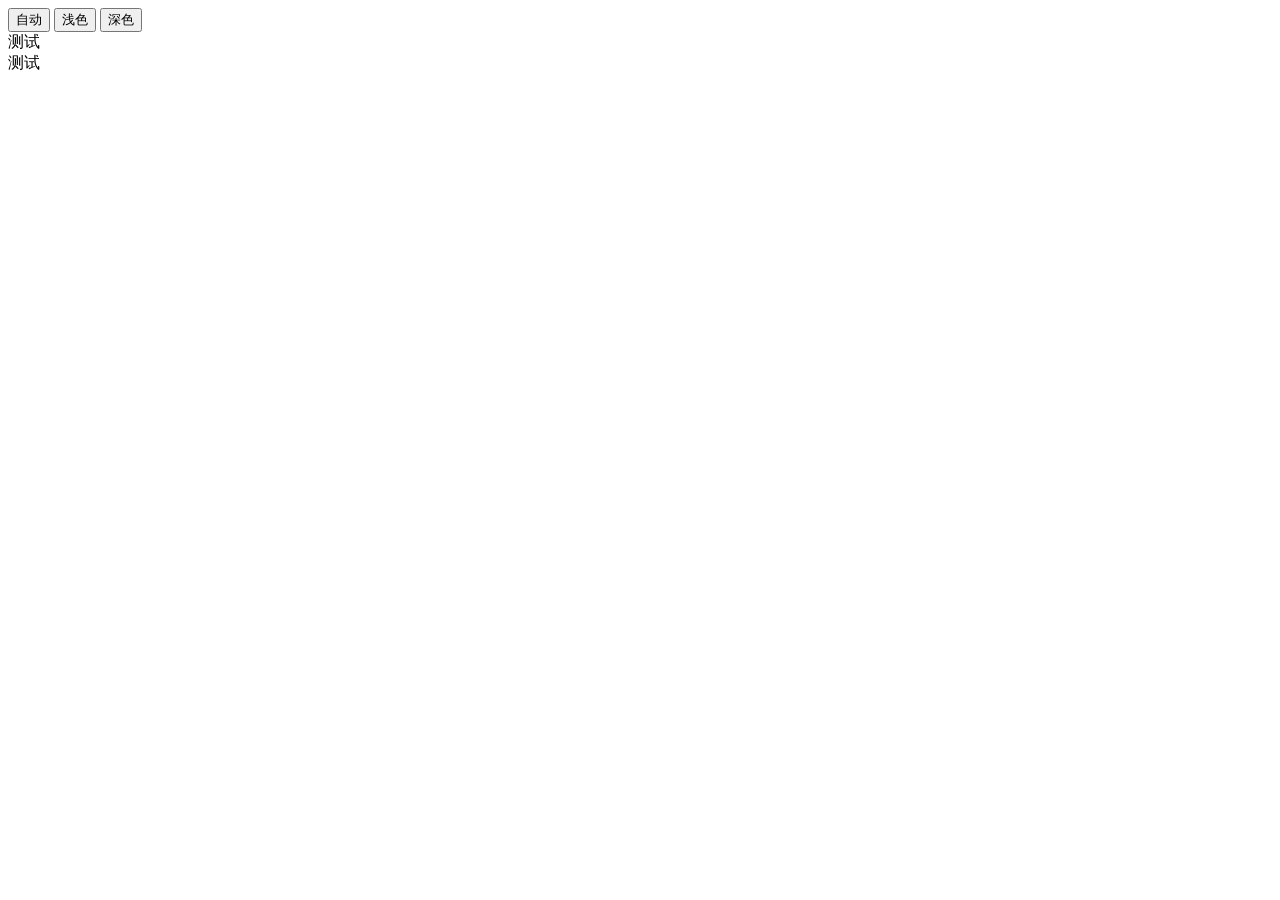
==== index.html @ 7b59f4ef "init" ====
<!DOCTYPE html>
<html lang="zh-CN">

<head>
    <meta charset="UTF-8">
    <meta name="viewport" content="width=device-width, initial-scale=1.0">
    <title>HTML颜色架构示例</title>
    <link rel="stylesheet" href="css/style.css">
</head>

<body>
    <div id="theme-selector">
        <button onclick="setTheme('auto')">自动</button>
        <button onclick="setTheme('light')">浅色</button>
        <button onclick="setTheme('dark')">深色</button>
    </div>
    <div>
        <div>测试</div>
        <div class="test">测试</div>
    </div>
    <script src="js/main.js"></script>
</body>

</html>
---- css/style.css ----
:root {
    --bg-color: #ffffff;
    --text-color: #000000;
}

[data-theme="light"] {
    --bg-color: #ffffff;
    --text-color: #000000;
}

[data-theme="dark"] {
    --bg-color: #000000;
    --text-color: #ffffff;
}

body {
    background-color: var(--bg-color);
    color: var(--text-color);
    transition: background-color 0.3s, color 0.3s;
}
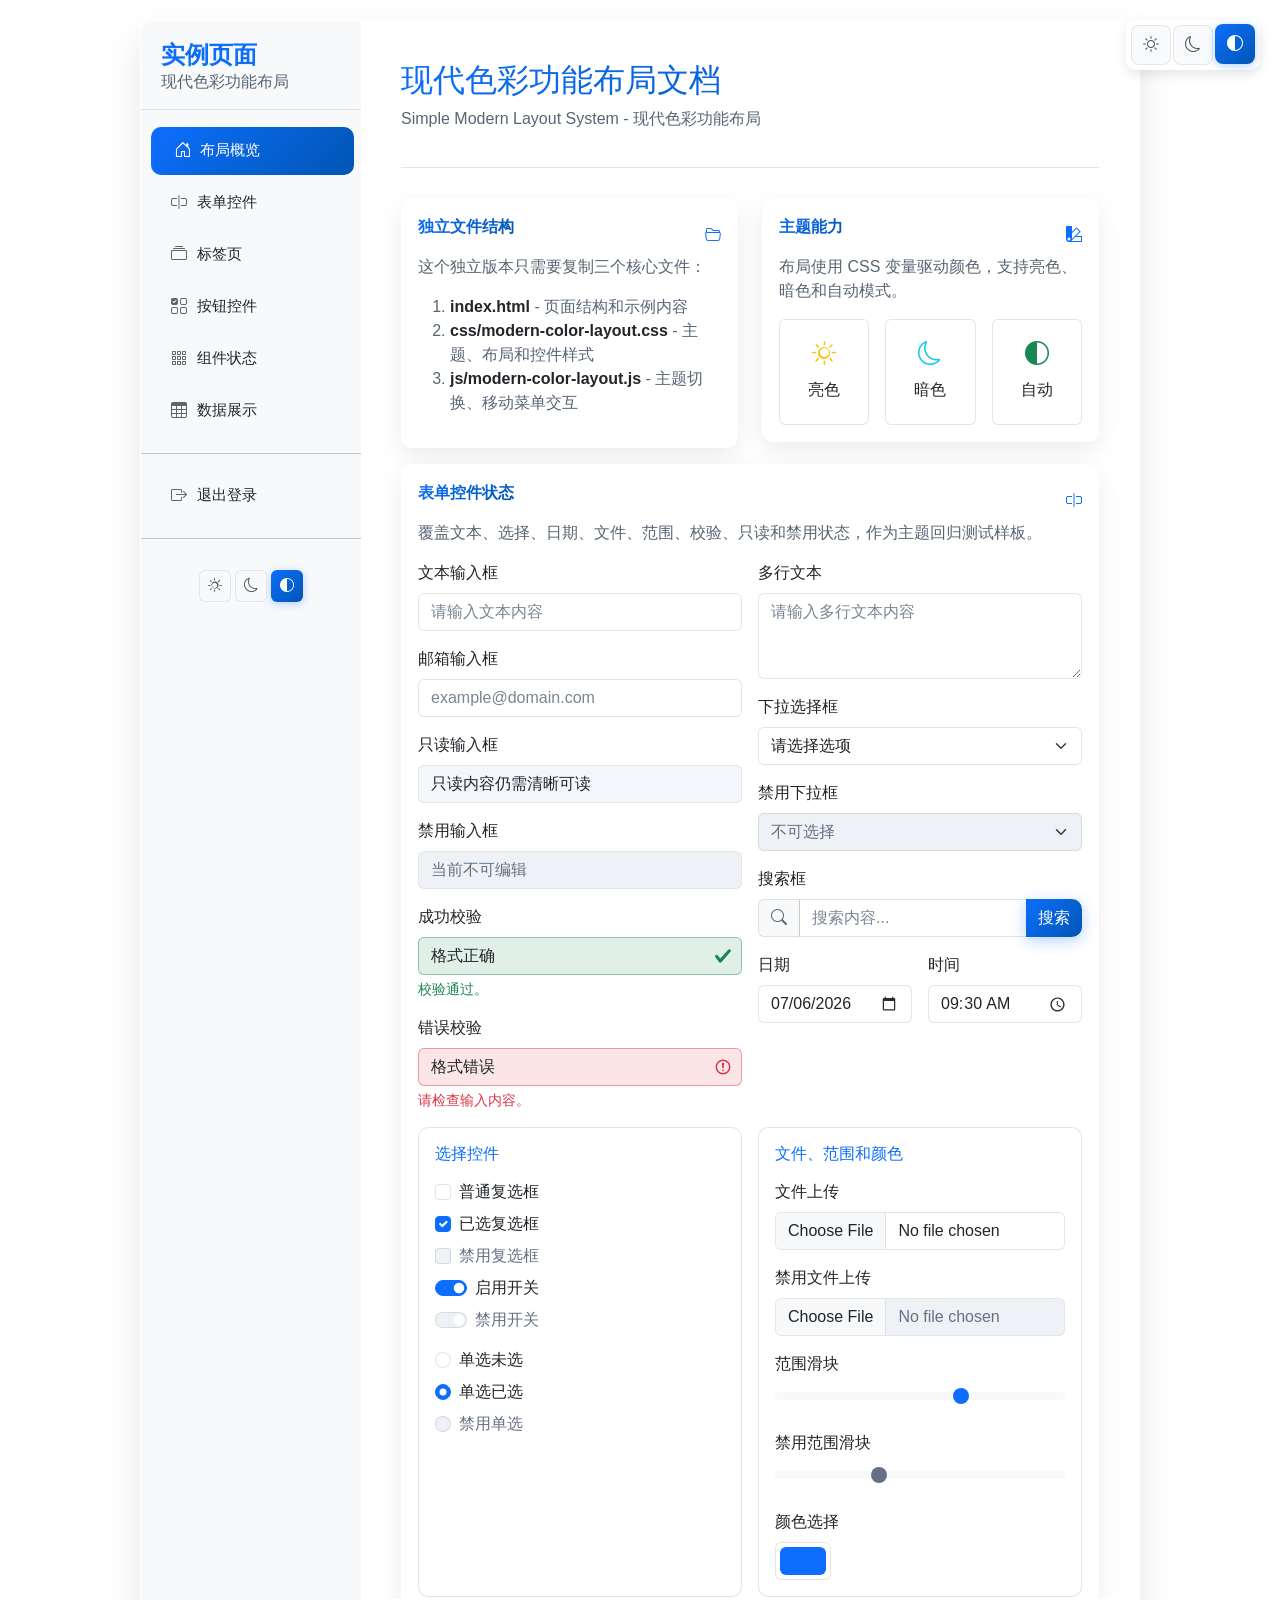
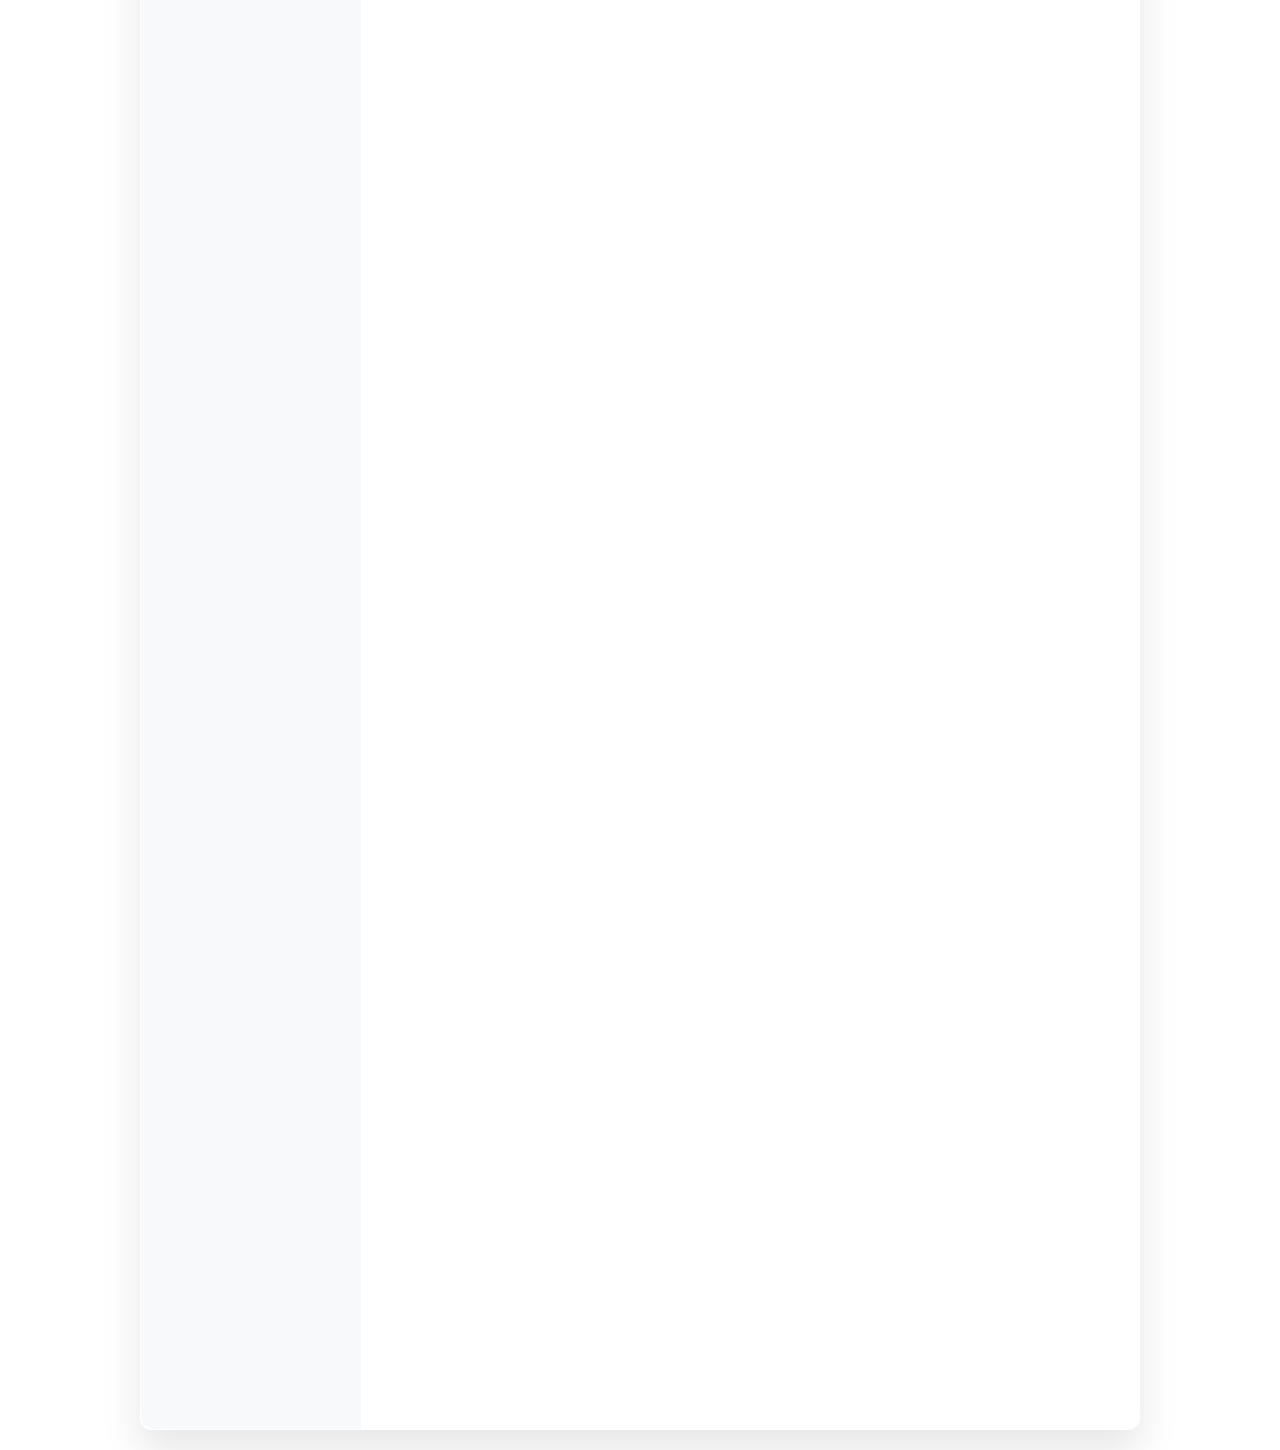
==== commit 0a764f2a: "add Simple Modern Layout System." ====
--- a/index.html
+++ b/index.html
@@ -1,24 +1,482 @@
-<!DOCTYPE html>
+﻿<!doctype html>
 <html lang="zh-CN">
-
 <head>
-    <meta charset="UTF-8">
+    <meta charset="utf-8">
     <meta name="viewport" content="width=device-width, initial-scale=1.0">
-    <title>HTML颜色架构示例</title>
-    <link rel="stylesheet" href="css/style.css">
+    <title>Modern Color Layout Demo</title>
+    <link href="https://cdn.jsdelivr.net/npm/bootstrap@5.3.3/dist/css/bootstrap.min.css" rel="stylesheet">
+    <link href="https://cdn.jsdelivr.net/npm/bootstrap-icons@1.11.3/font/bootstrap-icons.min.css" rel="stylesheet">
+    <link href="css/modern-color-layout.css?v=9" rel="stylesheet">
 </head>
-
 <body>
-    <div id="theme-selector">
-        <button onclick="setTheme('auto')">自动</button>
-        <button onclick="setTheme('light')">浅色</button>
-        <button onclick="setTheme('dark')">深色</button>
+    <div id="content">
+        <div class="theme-toggle-group">
+            <button class="theme-btn" data-theme="light" title="亮色模式" type="button">
+                <i class="bi bi-sun"></i>
+            </button>
+            <button class="theme-btn" data-theme="dark" title="暗色模式" type="button">
+                <i class="bi bi-moon"></i>
+            </button>
+            <button class="theme-btn" data-theme="auto" title="自动模式" type="button">
+                <i class="bi bi-circle-half"></i>
+            </button>
+        </div>
+
+        <button id="toggle-menu" class="btn btn-primary" type="button" aria-label="打开菜单">
+            <i class="bi bi-list"></i>
+        </button>
+
+        <div class="content-wrapper">
+            <nav id="menu" aria-label="主菜单">
+                <div class="menu-header">
+                    <h3>实例页面</h3>
+                    <div class="text-secondary">现代色彩功能布局</div>
+                </div>
+                <a href="#overview" class="menu-item active">
+                    <i class="bi bi-house-door"></i>布局概览
+                </a>
+                <a href="#forms" class="menu-item">
+                    <i class="bi bi-input-cursor"></i>表单控件
+                </a>
+                <a href="#tabs" class="menu-item">
+                    <i class="bi bi-collection"></i>标签页
+                </a>
+                <a href="#buttons" class="menu-item">
+                    <i class="bi bi-ui-checks-grid"></i>按钮控件
+                </a>
+                <a href="#components" class="menu-item">
+                    <i class="bi bi-grid-3x3-gap"></i>组件状态
+                </a>
+                <a href="#data" class="menu-item">
+                    <i class="bi bi-table"></i>数据展示
+                </a>
+                <hr>
+                <a href="javascript:void(0);" class="menu-item">
+                    <i class="bi bi-box-arrow-right"></i>退出登录
+                </a>
+                <hr>
+                <div class="theme-menu-buttons">
+                    <button class="theme-menu-btn" data-theme="light" title="亮色模式" type="button">
+                        <i class="bi bi-sun"></i>
+                    </button>
+                    <button class="theme-menu-btn" data-theme="dark" title="暗色模式" type="button">
+                        <i class="bi bi-moon"></i>
+                    </button>
+                    <button class="theme-menu-btn" data-theme="auto" title="自动模式" type="button">
+                        <i class="bi bi-circle-half"></i>
+                    </button>
+                </div>
+            </nav>
+
+            <main class="content-main">
+                <header id="overview" class="content-header">
+                    <h1>现代色彩功能布局文档</h1>
+                    <p class="text-secondary mt-2">Simple Modern Layout System - 现代色彩功能布局</p>
+                </header>
+
+                <section class="row">
+                    <div class="col-md-6 pb-3">
+                        <div class="card p-3" style="--animation-order: 1;">
+                            <div class="d-flex justify-content-between align-items-center">
+                                <div class="mb-3 b text-gradient">独立文件结构</div>
+                                <i class="bi bi-folder2-open text-primary"></i>
+                            </div>
+                            <p class="text-secondary">这个独立版本只需要复制三个核心文件：</p>
+                            <ol class="text-secondary">
+                                <li><strong>index.html</strong> - 页面结构和示例内容</li>
+                                <li><strong>css/modern-color-layout.css</strong> - 主题、布局和控件样式</li>
+                                <li><strong>js/modern-color-layout.js</strong> - 主题切换、移动菜单交互</li>
+                            </ol>
+                        </div>
+                    </div>
+
+                    <div class="col-md-6 pb-3">
+                        <div class="card p-3" style="--animation-order: 2;">
+                            <div class="d-flex justify-content-between align-items-center">
+                                <div class="mb-3 b text-gradient">主题能力</div>
+                                <i class="bi bi-palette2 text-primary"></i>
+                            </div>
+                            <p class="text-secondary">布局使用 CSS 变量驱动颜色，支持亮色、暗色和自动模式。</p>
+                            <div class="row g-3">
+                                <div class="col-4">
+                                    <div class="text-center p-3 border rounded">
+                                        <i class="bi bi-sun text-warning" style="font-size: 1.5rem;"></i>
+                                        <h6 class="mt-2">亮色</h6>
+                                    </div>
+                                </div>
+                                <div class="col-4">
+                                    <div class="text-center p-3 border rounded">
+                                        <i class="bi bi-moon text-info" style="font-size: 1.5rem;"></i>
+                                        <h6 class="mt-2">暗色</h6>
+                                    </div>
+                                </div>
+                                <div class="col-4">
+                                    <div class="text-center p-3 border rounded">
+                                        <i class="bi bi-circle-half text-success" style="font-size: 1.5rem;"></i>
+                                        <h6 class="mt-2">自动</h6>
+                                    </div>
+                                </div>
+                            </div>
+                        </div>
+                    </div>
+                </section>
+
+                <section id="forms" class="pb-3">
+                    <div class="card p-3" style="--animation-order: 3;">
+                        <div class="d-flex justify-content-between align-items-center">
+                            <div class="mb-3 b text-gradient">表单控件状态</div>
+                            <i class="bi bi-input-cursor text-primary"></i>
+                        </div>
+                        <p class="text-secondary">覆盖文本、选择、日期、文件、范围、校验、只读和禁用状态，作为主题回归测试样板。</p>
+                        <div class="row g-3">
+                            <div class="col-lg-6">
+                                <div class="mb-3">
+                                    <label for="textInput" class="form-label">文本输入框</label>
+                                    <input type="text" class="form-control" id="textInput" placeholder="请输入文本内容">
+                                </div>
+                                <div class="mb-3">
+                                    <label for="emailInput" class="form-label">邮箱输入框</label>
+                                    <input type="email" class="form-control" id="emailInput" placeholder="example@domain.com">
+                                </div>
+                                <div class="mb-3">
+                                    <label for="readonlyInput" class="form-label">只读输入框</label>
+                                    <input type="text" class="form-control" id="readonlyInput" value="只读内容仍需清晰可读" readonly>
+                                </div>
+                                <div class="mb-3">
+                                    <label for="disabledInput" class="form-label">禁用输入框</label>
+                                    <input type="text" class="form-control" id="disabledInput" value="当前不可编辑" disabled>
+                                </div>
+                                <div class="mb-3">
+                                    <label for="validInput" class="form-label">成功校验</label>
+                                    <input type="text" class="form-control is-valid" id="validInput" value="格式正确">
+                                    <div class="valid-feedback">校验通过。</div>
+                                </div>
+                                <div>
+                                    <label for="invalidInput" class="form-label">错误校验</label>
+                                    <input type="text" class="form-control is-invalid" id="invalidInput" value="格式错误">
+                                    <div class="invalid-feedback">请检查输入内容。</div>
+                                </div>
+                            </div>
+                            <div class="col-lg-6">
+                                <div class="mb-3">
+                                    <label for="textareaInput" class="form-label">多行文本</label>
+                                    <textarea class="form-control" id="textareaInput" rows="3" placeholder="请输入多行文本内容"></textarea>
+                                </div>
+                                <div class="mb-3">
+                                    <label for="selectInput" class="form-label">下拉选择框</label>
+                                    <select class="form-select" id="selectInput">
+                                        <option value="">请选择选项</option>
+                                        <option value="1">选项一</option>
+                                        <option value="2">选项二</option>
+                                        <option value="3">选项三</option>
+                                    </select>
+                                </div>
+                                <div class="mb-3">
+                                    <label for="selectDisabled" class="form-label">禁用下拉框</label>
+                                    <select class="form-select" id="selectDisabled" disabled>
+                                        <option>不可选择</option>
+                                    </select>
+                                </div>
+                                <div class="mb-3">
+                                    <label class="form-label">搜索框</label>
+                                    <div class="input-group">
+                                        <span class="input-group-text"><i class="bi bi-search"></i></span>
+                                        <input type="text" class="form-control" placeholder="搜索内容...">
+                                        <button class="btn btn-primary" type="button">
+                                            搜索
+                                        </button>
+                                    </div>
+                                </div>
+                                <div class="row g-3">
+                                    <div class="col-sm-6">
+                                        <label for="dateInput" class="form-label">日期</label>
+                                        <input type="date" class="form-control" id="dateInput" value="2026-07-06">
+                                    </div>
+                                    <div class="col-sm-6">
+                                        <label for="timeInput" class="form-label">时间</label>
+                                        <input type="time" class="form-control" id="timeInput" value="09:30">
+                                    </div>
+                                </div>
+                            </div>
+                            <div class="col-lg-6">
+                                <div class="control-panel h-100">
+                                    <h6 class="text-primary mb-3">选择控件</h6>
+                                    <div class="form-check mb-2">
+                                        <input class="form-check-input" type="checkbox" id="checkboxDefault">
+                                        <label class="form-check-label" for="checkboxDefault">普通复选框</label>
+                                    </div>
+                                    <div class="form-check mb-2">
+                                        <input class="form-check-input" type="checkbox" id="checkboxChecked" checked>
+                                        <label class="form-check-label" for="checkboxChecked">已选复选框</label>
+                                    </div>
+                                    <div class="form-check mb-2">
+                                        <input class="form-check-input" type="checkbox" id="checkboxDisabled" disabled>
+                                        <label class="form-check-label" for="checkboxDisabled">禁用复选框</label>
+                                    </div>
+                                    <div class="form-check form-switch mb-2">
+                                        <input class="form-check-input" type="checkbox" id="switch1" checked>
+                                        <label class="form-check-label" for="switch1">启用开关</label>
+                                    </div>
+                                    <div class="form-check form-switch mb-3">
+                                        <input class="form-check-input" type="checkbox" id="switchDisabled" checked disabled>
+                                        <label class="form-check-label" for="switchDisabled">禁用开关</label>
+                                    </div>
+                                    <div class="form-check mb-2">
+                                        <input class="form-check-input" type="radio" name="radioDemo" id="radioDefault">
+                                        <label class="form-check-label" for="radioDefault">单选未选</label>
+                                    </div>
+                                    <div class="form-check mb-2">
+                                        <input class="form-check-input" type="radio" name="radioDemo" id="radioChecked" checked>
+                                        <label class="form-check-label" for="radioChecked">单选已选</label>
+                                    </div>
+                                    <div class="form-check">
+                                        <input class="form-check-input" type="radio" name="radioDisabled" id="radioDisabled" disabled>
+                                        <label class="form-check-label" for="radioDisabled">禁用单选</label>
+                                    </div>
+                                </div>
+                            </div>
+                            <div class="col-lg-6">
+                                <div class="control-panel h-100">
+                                    <h6 class="text-primary mb-3">文件、范围和颜色</h6>
+                                    <div class="mb-3">
+                                        <label for="fileInput" class="form-label">文件上传</label>
+                                        <input class="form-control" type="file" id="fileInput">
+                                    </div>
+                                    <div class="mb-3">
+                                        <label for="fileDisabled" class="form-label">禁用文件上传</label>
+                                        <input class="form-control" type="file" id="fileDisabled" disabled>
+                                    </div>
+                                    <div class="mb-3">
+                                        <label for="rangeInput" class="form-label">范围滑块</label>
+                                        <input type="range" class="form-range" id="rangeInput" min="0" max="100" value="65">
+                                    </div>
+                                    <div class="mb-3">
+                                        <label for="rangeDisabled" class="form-label">禁用范围滑块</label>
+                                        <input type="range" class="form-range" id="rangeDisabled" min="0" max="100" value="35" disabled>
+                                    </div>
+                                    <label for="colorInput" class="form-label">颜色选择</label>
+                                    <input type="color" class="form-control form-control-color" id="colorInput" value="#0d6efd" title="选择颜色">
+                                </div>
+                            </div>
+                        </div>
+                    </div>
+                </section>
+
+                <section id="tabs" class="pb-3">
+                    <div class="card p-3" style="--animation-order: 4;">
+                        <div class="d-flex justify-content-between align-items-center">
+                            <div class="mb-3 b text-gradient">标签页演示</div>
+                            <i class="bi bi-collection text-primary"></i>
+                        </div>
+                        <ul class="nav nav-tabs" id="demoTabs" role="tablist">
+                            <li class="nav-item" role="presentation">
+                                <button class="nav-link active" data-bs-toggle="tab" data-bs-target="#tab-home" type="button" role="tab">
+                                    <i class="bi bi-house-door me-2"></i>首页
+                                </button>
+                            </li>
+                            <li class="nav-item" role="presentation">
+                                <button class="nav-link" data-bs-toggle="tab" data-bs-target="#tab-settings" type="button" role="tab">
+                                    <i class="bi bi-gear me-2"></i>设置
+                                </button>
+                            </li>
+                            <li class="nav-item" role="presentation">
+                                <button class="nav-link" data-bs-toggle="tab" data-bs-target="#tab-about" type="button" role="tab">
+                                    <i class="bi bi-info-circle me-2"></i>关于
+                                </button>
+                            </li>
+                            <li class="nav-item" role="presentation">
+                                <button class="nav-link" data-bs-toggle="tab" data-bs-target="#tab-disabled" type="button" role="tab" disabled>
+                                    <i class="bi bi-lock me-2"></i>禁用标签
+                                </button>
+                            </li>
+                        </ul>
+                        <div class="tab-content mt-3">
+                            <div class="tab-pane fade show active" id="tab-home" role="tabpanel">
+                                <div class="p-3">
+                                    <h5 class="text-primary">首页内容</h5>
+                                    <p class="text-secondary">这是第一个标签页的内容，可以放置主要功能和信息。</p>
+                                    <div class="alert alert-info">
+                                        <i class="bi bi-info-circle me-2"></i>这个提示框会跟随暗色主题调整颜色。
+                                    </div>
+                                </div>
+                            </div>
+                            <div class="tab-pane fade" id="tab-settings" role="tabpanel">
+                                <div class="p-3">
+                                    <h5 class="text-primary">设置页面</h5>
+                                    <div class="form-check form-switch mb-2">
+                                        <input class="form-check-input" type="checkbox" id="setting1" checked>
+                                        <label class="form-check-label" for="setting1">启用通知</label>
+                                    </div>
+                                    <div class="form-check form-switch mb-2">
+                                        <input class="form-check-input" type="checkbox" id="setting2">
+                                        <label class="form-check-label" for="setting2">调试模式</label>
+                                    </div>
+                                </div>
+                            </div>
+                            <div class="tab-pane fade" id="tab-about" role="tabpanel">
+                                <div class="p-3">
+                                    <h5 class="text-primary">关于页面</h5>
+                                    <p class="text-secondary">这个独立版来自 Silmoon 模板项目的 ModernColorDemo 布局。</p>
+                                    <div class="alert alert-success">
+                                        <i class="bi bi-check-circle me-2"></i>Bootstrap 组件可直接继续使用。
+                                    </div>
+                                </div>
+                            </div>
+                            <div class="tab-pane fade" id="tab-disabled" role="tabpanel">
+                                <div class="p-3">
+                                    <h5 class="text-primary">禁用标签</h5>
+                                    <p class="text-secondary">这个标签不可进入，用于检查禁用态。</p>
+                                </div>
+                            </div>
+                        </div>
+                    </div>
+                </section>
+
+                <section id="buttons" class="pb-3">
+                    <div class="card p-3 glass-effect" style="--animation-order: 5;">
+                        <div class="d-flex justify-content-between align-items-center">
+                            <div class="mb-3 b text-gradient">按钮和菜单状态</div>
+                            <i class="bi bi-phone text-primary"></i>
+                        </div>
+                        <div class="row g-3">
+                            <div class="col-lg-7">
+                                <h6 class="text-primary mb-3">按钮控件</h6>
+                                <div class="control-row mb-3">
+                                    <button type="button" class="btn btn-primary">主要按钮</button>
+                                    <button type="button" class="btn btn-outline-primary">轮廓按钮</button>
+                                    <button type="button" class="btn btn-secondary">次要按钮</button>
+                                    <button type="button" class="btn btn-link">链接按钮</button>
+                                </div>
+                                <div class="control-row mb-3">
+                                    <button type="button" class="btn btn-success">成功</button>
+                                    <button type="button" class="btn btn-warning">警告</button>
+                                    <button type="button" class="btn btn-danger">危险</button>
+                                    <button type="button" class="btn btn-info">信息</button>
+                                </div>
+                                <div class="control-row mb-3">
+                                    <button type="button" class="btn btn-primary active">激活按钮</button>
+                                    <button type="button" class="btn btn-primary" disabled>禁用按钮</button>
+                                    <button type="button" class="btn btn-outline-primary" disabled>禁用轮廓</button>
+                                </div>
+                                <div class="btn-group mb-3" role="group" aria-label="按钮组">
+                                    <button type="button" class="btn btn-outline-primary active">左侧</button>
+                                    <button type="button" class="btn btn-outline-primary">中间</button>
+                                    <button type="button" class="btn btn-outline-primary">右侧</button>
+                                </div>
+                                <div class="dropdown">
+                                    <button class="btn btn-primary dropdown-toggle" type="button" data-bs-toggle="dropdown" aria-expanded="false">
+                                        下拉菜单
+                                    </button>
+                                    <ul class="dropdown-menu">
+                                        <li><a class="dropdown-item active" href="#">当前操作</a></li>
+                                        <li><a class="dropdown-item" href="#">普通操作</a></li>
+                                        <li><a class="dropdown-item disabled" aria-disabled="true">禁用操作</a></li>
+                                        <li><hr class="dropdown-divider"></li>
+                                        <li><a class="dropdown-item" href="#">更多操作</a></li>
+                                    </ul>
+                                </div>
+                            </div>
+                            <div class="col-lg-5">
+                                <h6 class="text-primary mb-3">状态提示</h6>
+                                <div class="alert alert-info">
+                                    <i class="bi bi-info-circle"></i>
+                                    <strong>信息：</strong>普通提示需要在暗色主题下保持温和背景。
+                                </div>
+                                <div class="alert alert-warning">
+                                    <i class="bi bi-exclamation-triangle me-2"></i>警告提示也会保持可读对比度。
+                                </div>
+                                <div class="alert alert-danger mb-0">
+                                    <i class="bi bi-x-circle me-2"></i>错误提示文字不能被背景吞掉。
+                                </div>
+                            </div>
+                        </div>
+                    </div>
+                </section>
+
+                <section id="components" class="pb-3">
+                    <div class="card p-3" style="--animation-order: 6;">
+                        <div class="d-flex justify-content-between align-items-center">
+                            <div class="mb-3 b text-gradient">组件状态集合</div>
+                            <i class="bi bi-grid-3x3-gap text-primary"></i>
+                        </div>
+                        <div class="row g-3">
+                            <div class="col-lg-6">
+                                <h6 class="text-primary mb-3">列表和分页</h6>
+                                <div class="list-group mb-3">
+                                    <a href="#" class="list-group-item list-group-item-action active">激活列表项</a>
+                                    <a href="#" class="list-group-item list-group-item-action">普通列表项</a>
+                                    <a href="#" class="list-group-item list-group-item-action disabled" aria-disabled="true">禁用列表项</a>
+                                </div>
+                                <nav aria-label="分页示例">
+                                    <ul class="pagination mb-0">
+                                        <li class="page-item disabled"><a class="page-link">上一页</a></li>
+                                        <li class="page-item active"><a class="page-link" href="#">1</a></li>
+                                        <li class="page-item"><a class="page-link" href="#">2</a></li>
+                                        <li class="page-item"><a class="page-link" href="#">下一页</a></li>
+                                    </ul>
+                                </nav>
+                            </div>
+                            <div class="col-lg-6">
+                                <h6 class="text-primary mb-3">进度和徽章</h6>
+                                <div class="progress mb-3" role="progressbar" aria-label="进度条" aria-valuenow="65" aria-valuemin="0" aria-valuemax="100">
+                                    <div class="progress-bar" style="width: 65%;">65%</div>
+                                </div>
+                                <div class="progress mb-3" role="progressbar" aria-label="警告进度" aria-valuenow="40" aria-valuemin="0" aria-valuemax="100">
+                                    <div class="progress-bar bg-warning text-dark" style="width: 40%;">40%</div>
+                                </div>
+                                <div class="control-row">
+                                    <span class="badge bg-primary">Primary</span>
+                                    <span class="badge bg-success">Success</span>
+                                    <span class="badge bg-warning text-dark">Warning</span>
+                                    <span class="badge bg-danger">Danger</span>
+                                    <span class="badge text-bg-light">Light</span>
+                                </div>
+                            </div>
+                        </div>
+                    </div>
+                </section>
+
+                <section id="data" class="pb-3">
+                    <div class="card p-3" style="--animation-order: 6;">
+                        <div class="d-flex justify-content-between align-items-center">
+                            <div class="mb-3 b text-gradient">表格状态演示</div>
+                            <i class="bi bi-table text-primary"></i>
+                        </div>
+                        <div class="table-responsive">
+                            <table class="table table-striped table-hover align-middle mb-0">
+                                <thead>
+                                    <tr>
+                                        <th>控件</th>
+                                        <th>状态</th>
+                                        <th>说明</th>
+                                    </tr>
+                                </thead>
+                                <tbody>
+                                    <tr>
+                                        <td>表单控件</td>
+                                        <td><span class="badge bg-success">正常</span></td>
+                                        <td class="text-secondary">默认、悬停、焦点状态使用统一变量。</td>
+                                    </tr>
+                                    <tr>
+                                        <td>按钮</td>
+                                        <td><span class="badge bg-primary">可交互</span></td>
+                                        <td class="text-secondary">禁用态不会保留高亮背景。</td>
+                                    </tr>
+                                    <tr>
+                                        <td>卡片</td>
+                                        <td><span class="badge text-bg-light">容器</span></td>
+                                        <td class="text-secondary">标题、正文、列表、强调文字都跟随主题。</td>
+                                    </tr>
+                                </tbody>
+                            </table>
+                        </div>
+                    </div>
+                </section>
+            </main>
+        </div>
     </div>
-    <div>
-        <div>测试</div>
-        <div class="test">测试</div>
-    </div>
-    <script src="js/main.js"></script>
+
+    <script src="https://cdn.jsdelivr.net/npm/bootstrap@5.3.3/dist/js/bootstrap.bundle.min.js"></script>
+    <script src="js/modern-color-layout.js?v=8"></script>
 </body>
-
-</html>+</html>
--- a/css/modern-color-layout.css
+++ b/css/modern-color-layout.css
@@ -0,0 +1,1222 @@
+﻿/*
+ * Modern Color Layout
+ * Standalone extraction from:
+ * Silmoon.AspNetCore.FullFunctionTemplate / Pages / ModernColorDemo.cshtml
+ *
+ * Copy this file with js/modern-color-layout.js and the HTML layout shell.
+ * Bootstrap 5 and Bootstrap Icons are expected by the demo markup.
+ */
+
+:root,
+:root[data-theme="light"] {
+    --primary-color: #0d6efd;
+    --success-color: #198754;
+    --content-max-width: 1200px;
+    --border-radius: 10px;
+    --card-border-radius: 12px;
+    --menu-width: 220px;
+    /* 亮色主题变量（默认） */
+    --bg-primary: #ffffff;
+    --bg-secondary: #f8f9fa;
+    --bg-tertiary: rgba(255, 255, 255, 0.95);
+    --text-primary: #212529;
+    --text-secondary: #586575;
+    --border-color: rgba(0, 0, 0, 0.1);
+    --border-light: rgba(255, 255, 255, 0.2);
+    --shadow-color: rgba(0, 0, 0, 0.1);
+    --shadow-light: rgba(0, 0, 0, 0.08);
+    --shadow-hover: rgba(0, 0, 0, 0.15);
+    --card-bg: rgba(255, 255, 255, 0.98);
+    --menu-bg-color: rgba(248, 249, 250, 0.95);
+    --menu-bg-hover: rgba(248, 249, 250, 0.98);
+    --interactive-bg: #ffffff;
+    --interactive-bg-hover: #f3f6fa;
+    --interactive-bg-focus: #ffffff;
+    --interactive-bg-disabled: #eef1f5;
+    --interactive-text-disabled: #667085;
+    --choice-bg: #ffffff;
+    --choice-bg-hover: #f3f6fa;
+    --choice-bg-disabled: #eef1f5;
+    --control-color-scheme: light;
+    --native-indicator-filter: none;
+    --focus-ring-color: rgba(13, 110, 253, 0.24);
+    --placeholder-color: #788594;
+    --link-color: #0d6efd;
+    --panel-bg: rgba(255, 255, 255, 0.86);
+    --panel-bg-hover: rgba(255, 255, 255, 0.96);
+    --active-bg: linear-gradient(135deg, var(--primary-color), #0056b3);
+    --active-shadow: rgba(13, 110, 253, 0.3);
+    --success-soft-bg: rgba(25, 135, 84, 0.13);
+    --success-soft-border: rgba(25, 135, 84, 0.5);
+    --danger-soft-bg: rgba(220, 53, 69, 0.13);
+    --danger-soft-border: rgba(220, 53, 69, 0.5);
+    --table-head-bg: rgba(248, 249, 250, 0.92);
+    --table-row-bg: rgba(255, 255, 255, 0.76);
+    --table-row-alt-bg: rgba(13, 110, 253, 0.04);
+    --table-row-hover-bg: rgba(13, 110, 253, 0.08);
+    --table-border-color: rgba(0, 0, 0, 0.08);
+    --table-stripe-bg: rgba(13, 110, 253, 0.04);
+}
+
+/* 暗色主题 - 系统偏好暗色或手动设置暗色 */
+@media (prefers-color-scheme: dark) {
+    :root:not([data-theme]) {
+        --bg-primary: #1a1a1a;
+        --bg-secondary: #2d2d2d;
+        --bg-tertiary: rgba(45, 45, 45, 0.95);
+        --text-primary: #e9ecef;
+        --text-secondary: #adb5bd;
+        --border-color: rgba(255, 255, 255, 0.1);
+        --border-light: rgba(255, 255, 255, 0.1);
+        --shadow-color: rgba(0, 0, 0, 0.3);
+        --shadow-light: rgba(0, 0, 0, 0.2);
+        --shadow-hover: rgba(0, 0, 0, 0.4);
+        --card-bg: rgba(45, 45, 45, 0.9);
+        --menu-bg-color: rgba(45, 45, 45, 0.95);
+        --menu-bg-hover: rgba(45, 45, 45, 0.98);
+        --interactive-bg: #171717;
+        --interactive-bg-hover: #222;
+        --interactive-bg-focus: #202020;
+        --interactive-bg-disabled: #242424;
+        --interactive-text-disabled: #9aa4b2;
+        --choice-bg: #3a3a3a;
+        --choice-bg-hover: #444;
+        --choice-bg-disabled: #2b2b2b;
+        --control-color-scheme: dark;
+        --native-indicator-filter: invert(1) brightness(1.35);
+        --focus-ring-color: rgba(67, 147, 255, 0.32);
+        --placeholder-color: #8e99a7;
+        --link-color: #64a6ff;
+        --panel-bg: rgba(255, 255, 255, 0.04);
+        --panel-bg-hover: rgba(255, 255, 255, 0.07);
+        --success-soft-bg: rgba(25, 135, 84, 0.16);
+        --success-soft-border: rgba(75, 190, 135, 0.55);
+        --danger-soft-bg: rgba(220, 53, 69, 0.16);
+        --danger-soft-border: rgba(255, 112, 128, 0.55);
+        --table-head-bg: rgba(255, 255, 255, 0.055);
+        --table-row-bg: rgba(255, 255, 255, 0.035);
+        --table-row-alt-bg: rgba(255, 255, 255, 0.055);
+        --table-row-hover-bg: rgba(13, 110, 253, 0.12);
+        --table-border-color: rgba(255, 255, 255, 0.09);
+        --table-stripe-bg: rgba(255, 255, 255, 0.035);
+    }
+}
+
+:root[data-theme="dark"] {
+    --bg-primary: #1a1a1a;
+    --bg-secondary: #2d2d2d;
+    --bg-tertiary: rgba(45, 45, 45, 0.95);
+    --text-primary: #e9ecef;
+    --text-secondary: #adb5bd;
+    --border-color: rgba(255, 255, 255, 0.1);
+    --border-light: rgba(255, 255, 255, 0.1);
+    --shadow-color: rgba(0, 0, 0, 0.3);
+    --shadow-light: rgba(0, 0, 0, 0.2);
+    --shadow-hover: rgba(0, 0, 0, 0.4);
+    --card-bg: rgba(45, 45, 45, 0.9);
+    --menu-bg-color: rgba(45, 45, 45, 0.95);
+    --menu-bg-hover: rgba(45, 45, 45, 0.98);
+    --interactive-bg: #171717;
+    --interactive-bg-hover: #222;
+    --interactive-bg-focus: #202020;
+    --interactive-bg-disabled: #242424;
+    --interactive-text-disabled: #9aa4b2;
+    --choice-bg: #3a3a3a;
+    --choice-bg-hover: #444;
+    --choice-bg-disabled: #2b2b2b;
+    --control-color-scheme: dark;
+    --native-indicator-filter: invert(1) brightness(1.35);
+    --focus-ring-color: rgba(67, 147, 255, 0.32);
+    --placeholder-color: #8e99a7;
+    --link-color: #64a6ff;
+    --panel-bg: rgba(255, 255, 255, 0.04);
+    --panel-bg-hover: rgba(255, 255, 255, 0.07);
+    --success-soft-bg: rgba(25, 135, 84, 0.16);
+    --success-soft-border: rgba(75, 190, 135, 0.55);
+    --danger-soft-bg: rgba(220, 53, 69, 0.16);
+    --danger-soft-border: rgba(255, 112, 128, 0.55);
+    --table-head-bg: rgba(255, 255, 255, 0.055);
+    --table-row-bg: rgba(255, 255, 255, 0.035);
+    --table-row-alt-bg: rgba(255, 255, 255, 0.055);
+    --table-row-hover-bg: rgba(13, 110, 253, 0.12);
+    --table-border-color: rgba(255, 255, 255, 0.09);
+    --table-stripe-bg: rgba(255, 255, 255, 0.035);
+}
+
+/* 主题切换动画 */
+* {
+    transition: background-color 0.3s ease, color 0.3s ease, border-color 0.3s ease, box-shadow 0.3s ease;
+}
+
+body {
+    min-height: 100vh;
+    overflow-x: hidden;
+    position: relative;
+    background: var(--bg-primary);
+    color: var(--text-primary);
+    font-family: -apple-system, BlinkMacSystemFont, "Segoe UI", Roboto, "Helvetica Neue", Arial, sans-serif;
+    justify-content: center;
+    padding: 20px;
+}
+
+#menu {
+    width: var(--menu-width);
+    background: var(--menu-bg-color);
+    backdrop-filter: blur(10px);
+    color: var(--text-primary);
+    padding: 20px 0;
+    border-radius: var(--card-border-radius) 0 0 var(--card-border-radius);
+    height: 100%;
+    display: flex;
+    flex-direction: column;
+}
+
+.menu-header {
+    padding: 0 20px 15px 20px;
+    border-bottom: 1px solid var(--border-color);
+    margin-bottom: 15px;
+}
+
+    .menu-header h3 {
+        color: var(--primary-color);
+        font-size: 1.5rem;
+        margin: 0;
+        font-weight: 600;
+    }
+
+#menu a {
+    color: var(--text-primary);
+    text-decoration: none;
+    display: flex;
+    align-items: center;
+    padding: 12px 20px;
+    font-size: 0.95rem;
+    transition: all 0.3s ease;
+    border-left: 3px solid transparent;
+    position: relative;
+    overflow: hidden;
+    margin: 2px 10px 2px 7px;
+    border-radius: var(--border-radius);
+}
+
+    #menu a i {
+        margin-right: 10px;
+        font-size: 1rem;
+        transition: transform 0.3s ease;
+        opacity: 0.7;
+    }
+
+#menu a:hover,
+#menu a.active {
+    background: var(--active-bg);
+    border-left: 3px solid var(--primary-color);
+    color: white;
+    transform: translateX(3px);
+}
+
+        #menu a:hover i, #menu a.active i {
+            transform: scale(1.05);
+            color: white;
+            opacity: 1;
+        }
+
+    #menu a.active {
+        font-weight: 500;
+    }
+
+#content {
+    width: 100%;
+    display: flex;
+    justify-content: center;
+}
+
+.content-wrapper {
+    max-width: var(--content-max-width);
+    width: 100%;
+    background: var(--bg-tertiary);
+    backdrop-filter: blur(10px);
+    border-radius: var(--card-border-radius);
+    box-shadow: 0 20px 40px var(--shadow-color);
+    border: 1px solid var(--border-light);
+    animation: fadeIn 0.6s ease-out;
+    display: flex;
+    min-height: fit-content;
+    overflow: hidden;
+}
+
+.content-main {
+    flex: 1;
+    padding: 40px;
+    min-height: fit-content;
+    background: var(--bg-tertiary);
+    border-radius: 0 var(--card-border-radius) var(--card-border-radius) 0;
+}
+
+.content-header {
+    margin-bottom: 30px;
+    padding-bottom: 20px;
+    border-bottom: 1px solid var(--border-color);
+}
+
+    .content-header h1 {
+        color: var(--text-secondary);
+        font-size: 2rem;
+        font-weight: 300;
+        margin: 0;
+        background: var(--active-bg);
+        -webkit-background-clip: text;
+        -webkit-text-fill-color: transparent;
+        background-clip: text;
+    }
+
+#toggle-menu {
+    display: none;
+    position: fixed;
+    top: 20px;
+    right: 80px;
+    left: auto;
+    z-index: 1001;
+    background: var(--active-bg);
+    color: white;
+    border: none;
+    padding: 12px 16px;
+    border-radius: var(--border-radius);
+    cursor: pointer;
+    box-shadow: 0 4px 15px rgba(0,0,0,0.2);
+    transition: all 0.3s ease;
+}
+
+    #toggle-menu:hover {
+        transform: translateY(-2px);
+        box-shadow: 0 6px 20px rgba(0,0,0,0.3);
+    }
+
+    #toggle-menu:active {
+        transform: translateY(0);
+    }
+
+.card {
+    border: none;
+    border-radius: var(--card-border-radius);
+    box-shadow: 0 8px 25px var(--shadow-light);
+    transition: all 0.3s ease;
+    background: var(--card-bg);
+    backdrop-filter: blur(5px);
+    border: 1px solid var(--border-light);
+    position: relative;
+    overflow: hidden;
+    animation: fadeInUp 0.6s ease-out;
+    animation-delay: calc(var(--animation-order, 0) * 0.1s);
+}
+
+    .card::before {
+        content: '';
+        position: absolute;
+        top: 0;
+        left: 0;
+        right: 0;
+        height: 3px;
+        background: var(--active-bg);
+        opacity: 0;
+        transition: opacity 0.3s ease;
+    }
+
+    .card:hover {
+        box-shadow: 0 12px 35px var(--shadow-hover);
+    }
+
+        .card:hover::before {
+            opacity: 1;
+        }
+
+.card-body {
+    padding: 1.5rem;
+}
+
+.card h2 {
+    font-weight: 500;
+    color: var(--text-secondary);
+}
+
+.card .card-title {
+    font-size: 1rem;
+    font-weight: 500;
+}
+
+.card .card-text {
+    font-size: 0.875rem;
+}
+
+/* 主题切换按钮组 */
+.theme-toggle-group {
+    position: fixed;
+    top: 20px;
+    right: 20px;
+    z-index: 1000;
+    display: flex;
+    gap: 2px;
+    background: var(--bg-tertiary);
+    border-radius: var(--border-radius);
+    padding: 4px;
+    box-shadow: 0 4px 12px var(--shadow-color);
+    border: 1px solid var(--border-light);
+    backdrop-filter: blur(10px);
+}
+
+.theme-btn,
+.theme-menu-btn {
+    background: var(--bg-secondary);
+    color: var(--text-primary);
+    border: 1px solid var(--border-color);
+    display: flex;
+    align-items: center;
+    justify-content: center;
+    cursor: pointer;
+    transition: all 0.3s ease;
+    opacity: 0.8;
+}
+
+.theme-btn {
+    width: 40px;
+    height: 40px;
+    border-radius: calc(var(--border-radius) - 2px);
+    font-size: 16px;
+}
+
+.theme-menu-btn {
+    width: 32px;
+    height: 32px;
+    border-radius: 6px;
+    font-size: 14px;
+}
+
+.theme-btn:hover,
+.theme-menu-btn:hover {
+    background: var(--bg-primary);
+    opacity: 1;
+}
+
+.theme-btn:hover {
+    transform: translateY(-1px);
+}
+
+.theme-btn.clicked,
+.theme-menu-btn.clicked {
+    transform: scale(0.95);
+}
+
+.theme-btn.active,
+.theme-menu-btn.active {
+    background: var(--active-bg) !important;
+    color: white !important;
+    box-shadow: 0 2px 8px var(--active-shadow) !important;
+    opacity: 1 !important;
+    border: none !important;
+}
+
+.theme-btn.active {
+    transform: translateY(-1px) !important;
+}
+
+/* 移动端菜单主题切换 */
+.theme-menu-buttons {
+    display: flex;
+    gap: 4px;
+    justify-content: center;
+    padding: 15px 20px;
+}
+
+/* 移动端隐藏主题切换按钮组 */
+@media (max-width: 768px) {
+    .theme-toggle-group {
+        display: none;
+    }
+
+    #toggle-menu {
+        right: 20px;
+    }
+}
+
+/* 按钮样式优化 */
+.btn {
+    border-radius: var(--border-radius);
+    transition: all 0.3s ease;
+    font-weight: 500;
+}
+
+.btn-primary {
+    background: var(--active-bg);
+    border: none;
+    box-shadow: 0 4px 15px var(--active-shadow);
+}
+
+    .btn-primary:hover {
+        transform: translateY(-1px);
+        box-shadow: 0 6px 20px var(--active-shadow);
+    }
+
+.btn-outline-primary {
+    border: 2px solid var(--primary-color);
+    color: var(--primary-color);
+    background: transparent;
+}
+
+    .btn-outline-primary:hover {
+        background: var(--active-bg);
+        border-color: var(--primary-color);
+        transform: translateY(-1px);
+    }
+
+/* 数字输入框样式优化 - 隐藏上下箭头 */
+input[type="number"] {
+    -moz-appearance: textfield; /* Firefox */
+}
+
+    input[type="number"]::-webkit-outer-spin-button,
+    input[type="number"]::-webkit-inner-spin-button {
+        -webkit-appearance: none;
+        margin: 0;
+    }
+
+/* 响应式设计 */
+@media (max-width: 1400px) {
+    :root {
+        --content-max-width: 1000px;
+    }
+}
+
+@media (max-width: 1200px) {
+    :root {
+        --content-max-width: 900px;
+    }
+}
+
+@media (max-width: 768px) {
+    body {
+        padding: 10px;
+    }
+
+    .content-wrapper {
+        flex-direction: column;
+    }
+
+    #menu {
+        display: none;
+        position: fixed;
+        top: 70px;
+        right: 20px;
+        width: 200px;
+        height: auto;
+        max-height: calc(100vh - 90px);
+        background: var(--menu-bg-hover);
+        backdrop-filter: blur(10px);
+        border-radius: var(--border-radius);
+        box-shadow: 0 8px 25px var(--shadow-color), 0 2px 8px var(--shadow-light);
+        z-index: 1002;
+        padding: 8px 0;
+        border: 1px solid var(--border-light);
+        animation: slideInDown 0.2s ease-out;
+        overflow-y: auto;
+        transition: background-color 0.3s ease, box-shadow 0.3s ease, border-color 0.3s ease;
+        transform-origin: top right;
+    }
+
+        #menu.open {
+            display: block;
+        }
+
+        #menu::before {
+            content: '';
+            position: absolute;
+            top: -8px;
+            right: 20px;
+            width: 0;
+            height: 0;
+            border-left: 8px solid transparent;
+            border-right: 8px solid transparent;
+            border-bottom: 8px solid var(--menu-bg-hover);
+            filter: drop-shadow(0 -2px 2px var(--shadow-light));
+            z-index: 1001;
+        }
+
+    .menu-header {
+        padding: 0 16px 8px 16px;
+        border-bottom: 1px solid var(--border-color);
+        margin-bottom: 8px;
+    }
+
+        .menu-header h3 {
+            font-size: 1.1rem;
+            margin-bottom: 4px;
+        }
+
+        .menu-header .text-secondary {
+            font-size: 0.8rem;
+        }
+
+    #menu a {
+        padding: 10px 16px;
+        margin: 2px 8px;
+        font-size: 0.9rem;
+        border-radius: var(--border-radius);
+    }
+
+        #menu a i {
+            font-size: 0.9rem;
+        }
+
+    #menu hr {
+        margin: 8px 16px;
+        border-color: var(--border-color);
+    }
+
+    .content-main {
+        padding: 20px;
+        border-radius: var(--card-border-radius);
+    }
+
+    .content-header {
+        padding-right: 58px;
+    }
+
+    .content-header h1 {
+        font-size: 1.55rem;
+        line-height: 1.25;
+        overflow-wrap: anywhere;
+    }
+
+    #toggle-menu {
+        display: block;
+        z-index: 1003;
+    }
+
+    #menu {
+        touch-action: pan-y pinch-zoom;
+    }
+
+    #content {
+        overflow: visible !important;
+    }
+
+    .content-wrapper {
+        overflow: visible !important;
+    }
+}
+
+@keyframes slideInDown {
+    from {
+        opacity: 0;
+        transform: translateY(-10px) scale(0.95);
+    }
+
+    to {
+        opacity: 1;
+        transform: translateY(0) scale(1);
+    }
+}
+
+/* 添加一些额外的美化效果 */
+.display-6,
+.text-gradient {
+    font-weight: 600;
+    background: var(--active-bg);
+    -webkit-background-clip: text;
+    -webkit-text-fill-color: transparent;
+    background-clip: text;
+}
+
+/* 添加滚动条美化 */
+::-webkit-scrollbar {
+    width: 8px;
+}
+
+::-webkit-scrollbar-track {
+    background: var(--bg-secondary);
+    border-radius: 4px;
+}
+
+::-webkit-scrollbar-thumb {
+    background: var(--border-color);
+    border-radius: 4px;
+}
+
+    ::-webkit-scrollbar-thumb:hover {
+        background: var(--text-secondary);
+    }
+
+/* 添加动画效果 */
+@keyframes fadeIn {
+    from {
+        opacity: 0;
+    }
+
+    to {
+        opacity: 1;
+    }
+}
+
+@keyframes fadeInUp {
+    from {
+        opacity: 0;
+        transform: translateY(30px);
+    }
+
+    to {
+        opacity: 1;
+        transform: translateY(0);
+    }
+}
+
+/* 添加一些实用类 */
+.glass-effect {
+    background: var(--bg-tertiary);
+    backdrop-filter: blur(10px);
+    border: 1px solid var(--border-light);
+}
+
+.control-panel {
+    background-color: var(--panel-bg);
+    border: 1px solid var(--border-color);
+    border-radius: var(--border-radius);
+    padding: 1rem;
+}
+
+.control-row {
+    display: flex;
+    flex-wrap: wrap;
+    gap: 0.5rem;
+    align-items: center;
+}
+
+/* 代码块在所有主题下都高对比度显示 */
+pre, pre code, code {
+    background: #23272e !important; /* 深色背景，适合暗色主题 */
+    color: #f8f8f2 !important; /* 亮色文字 */
+    border-radius: 6px !important;
+    border: 1px solid var(--border-color, #444) !important;
+    font-size: 1em;
+    font-family: 'Fira Mono', 'Consolas', 'Menlo', 'Monaco', monospace;
+    overflow-x: auto;
+}
+
+    /* 移除 Bootstrap 的 bg-light 对代码块的影响 */
+    pre.bg-light, code.bg-light {
+        background: #23272e !important;
+        color: #f8f8f2 !important;
+    }
+
+/* Standalone hardening: Bootstrap component color and state normalization */
+a {
+    color: var(--link-color);
+}
+
+a:hover {
+    color: var(--primary-color);
+}
+
+.content-wrapper,
+.content-main,
+.card,
+.tab-content,
+.alert,
+.modal-content,
+.dropdown-menu {
+    color: var(--text-primary);
+}
+
+.card h1,
+.card h2,
+.card h3,
+.card h4,
+.card h5,
+.card h6,
+.card strong,
+.card .h1,
+.card .h2,
+.card .h3,
+.card .h4,
+.card .h5,
+.card .h6 {
+    color: var(--text-primary);
+}
+
+.card .text-gradient,
+.content-header h1,
+.display-6,
+.text-gradient {
+    color: var(--primary-color);
+}
+
+.card .text-primary,
+.card i.text-primary,
+.text-primary {
+    color: var(--primary-color) !important;
+}
+
+.card .text-secondary,
+.text-secondary,
+.text-muted {
+    color: var(--text-secondary) !important;
+}
+
+.border,
+.rounded,
+.list-group-item,
+.dropdown-menu,
+.modal-content,
+.popover {
+    border-color: var(--border-color) !important;
+}
+
+.rounded,
+.list-group-item,
+.dropdown-menu,
+.modal-content,
+.popover,
+.tab-pane .p-3 {
+    background-color: var(--panel-bg);
+    color: var(--text-primary);
+}
+
+.rounded:hover,
+.list-group-item:hover {
+    background-color: var(--panel-bg-hover);
+}
+
+.form-control,
+.form-select {
+    background-color: var(--interactive-bg);
+    border-color: var(--border-color);
+    color: var(--text-primary);
+    color-scheme: var(--control-color-scheme);
+}
+
+.form-check-input {
+    background-color: var(--choice-bg);
+    border-color: var(--border-color);
+    color: var(--text-primary);
+}
+
+.form-control:hover,
+.form-select:hover {
+    background-color: var(--interactive-bg-hover);
+    border-color: rgba(13, 110, 253, 0.45);
+}
+
+.form-check-input:hover {
+    background-color: var(--choice-bg-hover);
+    border-color: rgba(13, 110, 253, 0.45);
+}
+
+.form-control:focus,
+.form-select:focus,
+.form-control:focus-within,
+.form-select:focus-within {
+    background-color: var(--interactive-bg-focus) !important;
+    border-color: var(--primary-color) !important;
+    color: var(--text-primary) !important;
+    box-shadow: 0 0 0 0.2rem var(--focus-ring-color) !important;
+}
+
+.form-check-input:focus,
+.form-check-input:focus-within {
+    background-color: var(--choice-bg) !important;
+    border-color: var(--primary-color) !important;
+    box-shadow: 0 0 0 0.2rem var(--focus-ring-color) !important;
+}
+
+.form-control::placeholder {
+    color: var(--placeholder-color);
+    opacity: 1;
+}
+
+.form-control[type="file"]::file-selector-button {
+    background-color: var(--bg-secondary);
+    border-color: var(--border-color);
+    color: var(--text-primary);
+}
+
+.form-control[type="file"]:hover::file-selector-button {
+    background-color: var(--panel-bg-hover);
+}
+
+.form-control[type="date"]::-webkit-calendar-picker-indicator,
+.form-control[type="datetime-local"]::-webkit-calendar-picker-indicator,
+.form-control[type="month"]::-webkit-calendar-picker-indicator,
+.form-control[type="time"]::-webkit-calendar-picker-indicator,
+.form-control[type="week"]::-webkit-calendar-picker-indicator {
+    cursor: pointer;
+    filter: var(--native-indicator-filter);
+    opacity: 0.82;
+}
+
+.form-control[type="date"]:disabled::-webkit-calendar-picker-indicator,
+.form-control[type="datetime-local"]:disabled::-webkit-calendar-picker-indicator,
+.form-control[type="month"]:disabled::-webkit-calendar-picker-indicator,
+.form-control[type="time"]:disabled::-webkit-calendar-picker-indicator,
+.form-control[type="week"]:disabled::-webkit-calendar-picker-indicator {
+    cursor: not-allowed;
+    opacity: 0.45;
+}
+
+.form-control[readonly] {
+    background-color: var(--interactive-bg-hover) !important;
+    border-color: var(--border-color) !important;
+    color: var(--text-primary) !important;
+    cursor: default;
+    opacity: 1;
+}
+
+.form-control:disabled,
+.form-select:disabled {
+    background-color: var(--interactive-bg-disabled) !important;
+    border-color: var(--border-color) !important;
+    color: var(--interactive-text-disabled) !important;
+    cursor: not-allowed;
+    opacity: 1;
+}
+
+.form-check-input:disabled {
+    background-color: var(--choice-bg-disabled) !important;
+    border-color: var(--border-color) !important;
+    cursor: not-allowed;
+    opacity: 1;
+}
+
+.form-check-input:checked {
+    background-color: var(--primary-color) !important;
+    border-color: var(--primary-color) !important;
+}
+
+.form-check-input:checked:focus,
+.form-check-input:checked:focus-within {
+    background-color: var(--primary-color) !important;
+    border-color: var(--primary-color) !important;
+}
+
+.form-check-input:checked:disabled {
+    background-color: var(--choice-bg-disabled) !important;
+    border-color: var(--border-color) !important;
+}
+
+.form-control.is-valid,
+.form-select.is-valid,
+.was-validated .form-control:valid,
+.was-validated .form-select:valid {
+    background-color: var(--success-soft-bg);
+    border-color: var(--success-soft-border);
+    color: var(--text-primary);
+}
+
+.form-control.is-invalid,
+.form-select.is-invalid,
+.was-validated .form-control:invalid,
+.was-validated .form-select:invalid {
+    background-color: var(--danger-soft-bg);
+    border-color: var(--danger-soft-border);
+    color: var(--text-primary);
+}
+
+.valid-feedback,
+.valid-tooltip {
+    color: var(--success-color);
+}
+
+.invalid-feedback,
+.invalid-tooltip {
+    color: #dc3545;
+}
+
+.form-range::-webkit-slider-runnable-track {
+    background-color: var(--bg-secondary);
+}
+
+.form-range::-moz-range-track {
+    background-color: var(--bg-secondary);
+}
+
+.form-range::-webkit-slider-thumb {
+    background-color: var(--primary-color);
+}
+
+.form-range::-moz-range-thumb {
+    background-color: var(--primary-color);
+    border-color: var(--primary-color);
+}
+
+.form-range:focus::-webkit-slider-thumb {
+    box-shadow: 0 0 0 0.2rem var(--focus-ring-color);
+}
+
+.form-range:focus::-moz-range-thumb {
+    box-shadow: 0 0 0 0.2rem var(--focus-ring-color);
+}
+
+.form-range:disabled {
+    opacity: 1;
+    cursor: not-allowed;
+}
+
+.form-range:disabled::-webkit-slider-thumb {
+    background-color: var(--interactive-text-disabled);
+}
+
+.form-range:disabled::-moz-range-thumb {
+    background-color: var(--interactive-text-disabled);
+    border-color: var(--interactive-text-disabled);
+}
+
+.form-control-color {
+    min-width: 3.5rem;
+    padding: 0.25rem;
+}
+
+.form-check-input:disabled ~ .form-check-label,
+.form-check-input[disabled] ~ .form-check-label,
+.form-check-input:disabled + .form-check-label {
+    color: var(--interactive-text-disabled) !important;
+    cursor: not-allowed;
+    opacity: 1 !important;
+}
+
+label,
+.form-label,
+.form-check-label {
+    color: var(--text-primary);
+}
+
+.input-group-text {
+    background-color: var(--bg-secondary);
+    border-color: var(--border-color);
+    color: var(--text-secondary);
+}
+
+.btn {
+    border-color: var(--border-color);
+}
+
+.btn:focus,
+.btn:active:focus,
+.btn-link:focus,
+.nav-link:focus {
+    box-shadow: 0 0 0 0.2rem var(--focus-ring-color) !important;
+}
+
+.btn-primary,
+.btn-success,
+.btn-danger,
+.btn-info,
+.btn-secondary,
+.page-item.active .page-link,
+.list-group-item.active,
+.dropdown-item.active,
+.dropdown-item:active {
+    color: #fff !important;
+}
+
+.btn-warning {
+    color: #151515 !important;
+}
+
+.btn-outline-primary {
+    color: var(--primary-color);
+}
+
+.btn-outline-primary:hover,
+.btn-outline-primary:focus,
+.btn-outline-primary:active,
+.btn-outline-primary.active,
+.btn-check:checked + .btn-outline-primary {
+    background: var(--active-bg);
+    border-color: var(--primary-color);
+    color: #fff;
+}
+
+.btn:disabled,
+.btn.disabled,
+fieldset:disabled .btn {
+    background: var(--interactive-bg-disabled) !important;
+    border-color: var(--border-color) !important;
+    color: var(--interactive-text-disabled) !important;
+    box-shadow: none !important;
+    transform: none !important;
+    opacity: 1;
+    cursor: not-allowed;
+}
+
+.nav-tabs {
+    border-color: var(--border-color);
+}
+
+.nav-tabs .nav-link {
+    border: 0;
+    border-bottom: 2px solid transparent;
+    border-radius: 0;
+    color: var(--text-secondary);
+    font-weight: 500;
+    padding: 12px 20px;
+}
+
+.nav-tabs .nav-link:hover,
+.nav-tabs .nav-link:focus {
+    background-color: transparent;
+    border-bottom-color: var(--link-color);
+    color: var(--link-color);
+}
+
+.nav-tabs .nav-link.active {
+    background-color: transparent;
+    border: 0;
+    border-bottom: 2px solid var(--link-color);
+    color: var(--link-color);
+}
+
+.nav-tabs .nav-link:disabled,
+.nav-tabs .nav-link[disabled] {
+    background-color: transparent;
+    border-bottom-color: transparent;
+    color: var(--interactive-text-disabled);
+    cursor: not-allowed;
+    opacity: 1 !important;
+}
+
+.alert {
+    background-color: var(--panel-bg);
+    border-color: var(--border-color);
+    color: var(--text-primary);
+}
+
+.alert-info {
+    background-color: rgba(13, 202, 240, 0.12) !important;
+    border-color: rgba(13, 202, 240, 0.28) !important;
+}
+
+.alert-success {
+    background-color: rgba(25, 135, 84, 0.13) !important;
+    border-color: rgba(25, 135, 84, 0.28) !important;
+}
+
+.alert-warning {
+    background-color: rgba(255, 193, 7, 0.16) !important;
+    border-color: rgba(255, 193, 7, 0.32) !important;
+    color: var(--text-primary) !important;
+}
+
+.alert-danger {
+    background-color: rgba(220, 53, 69, 0.13) !important;
+    border-color: rgba(220, 53, 69, 0.28) !important;
+}
+
+.table {
+    --bs-table-bg: transparent;
+    --bs-table-color: var(--text-primary);
+    --bs-table-border-color: var(--table-border-color);
+    --bs-table-striped-bg: var(--table-row-alt-bg);
+    --bs-table-striped-color: var(--text-primary);
+    --bs-table-hover-bg: var(--table-row-hover-bg);
+    --bs-table-hover-color: var(--text-primary);
+    border-color: var(--table-border-color);
+    color: var(--text-primary);
+}
+
+.table > :not(caption) > * > * {
+    background-color: var(--table-row-bg) !important;
+    border-color: var(--table-border-color) !important;
+    border-style: solid !important;
+    border-width: 0 0 1px 0 !important;
+    color: var(--text-primary) !important;
+    padding: 0.8rem 0.9rem;
+}
+
+.table > thead > tr > th,
+.table > thead > tr > td {
+    background-color: var(--table-head-bg) !important;
+    border-bottom-width: 1px !important;
+    color: var(--text-primary) !important;
+    font-weight: 600;
+}
+
+.table > tbody > tr {
+    background-color: transparent !important;
+    border-top: 0 !important;
+}
+
+.table > tbody > tr.bg-light,
+.table > tbody > tr.table-light {
+    background-color: transparent !important;
+}
+
+.table-striped > tbody > tr:nth-of-type(odd) > * {
+    background-color: var(--table-row-alt-bg) !important;
+}
+
+.table-hover > tbody > tr:hover > * {
+    background-color: var(--table-row-hover-bg) !important;
+}
+
+.table .btn {
+    box-shadow: none;
+}
+
+.badge.text-bg-light,
+.badge.bg-light {
+    background-color: var(--bg-secondary) !important;
+    color: var(--text-primary) !important;
+    border: 1px solid var(--border-color);
+}
+
+.dropdown-item {
+    color: var(--text-primary);
+}
+
+.dropdown-item:hover,
+.dropdown-item:focus {
+    background-color: var(--panel-bg-hover);
+    color: var(--text-primary);
+}
+
+.dropdown-item.active,
+.dropdown-item:active,
+.list-group-item.active,
+.page-item.active .page-link {
+    background: var(--active-bg);
+    border-color: var(--primary-color);
+}
+
+.dropdown-item.disabled,
+.dropdown-item:disabled,
+.list-group-item.disabled,
+.page-item.disabled .page-link {
+    background-color: var(--interactive-bg-disabled);
+    border-color: var(--border-color);
+    color: var(--interactive-text-disabled);
+    cursor: not-allowed;
+    opacity: 1;
+}
+
+.page-link {
+    background-color: var(--interactive-bg);
+    border-color: var(--border-color);
+    color: var(--link-color);
+}
+
+.page-link:hover,
+.page-link:focus {
+    background-color: var(--interactive-bg-hover);
+    border-color: var(--primary-color);
+    color: var(--primary-color);
+}
+
+.progress {
+    background-color: var(--bg-secondary);
+    border: 1px solid var(--border-color);
+}
+
+.progress-bar {
+    background: var(--active-bg);
+}
+
+::selection {
+    background-color: rgba(13, 110, 253, 0.35);
+    color: var(--text-primary);
+}
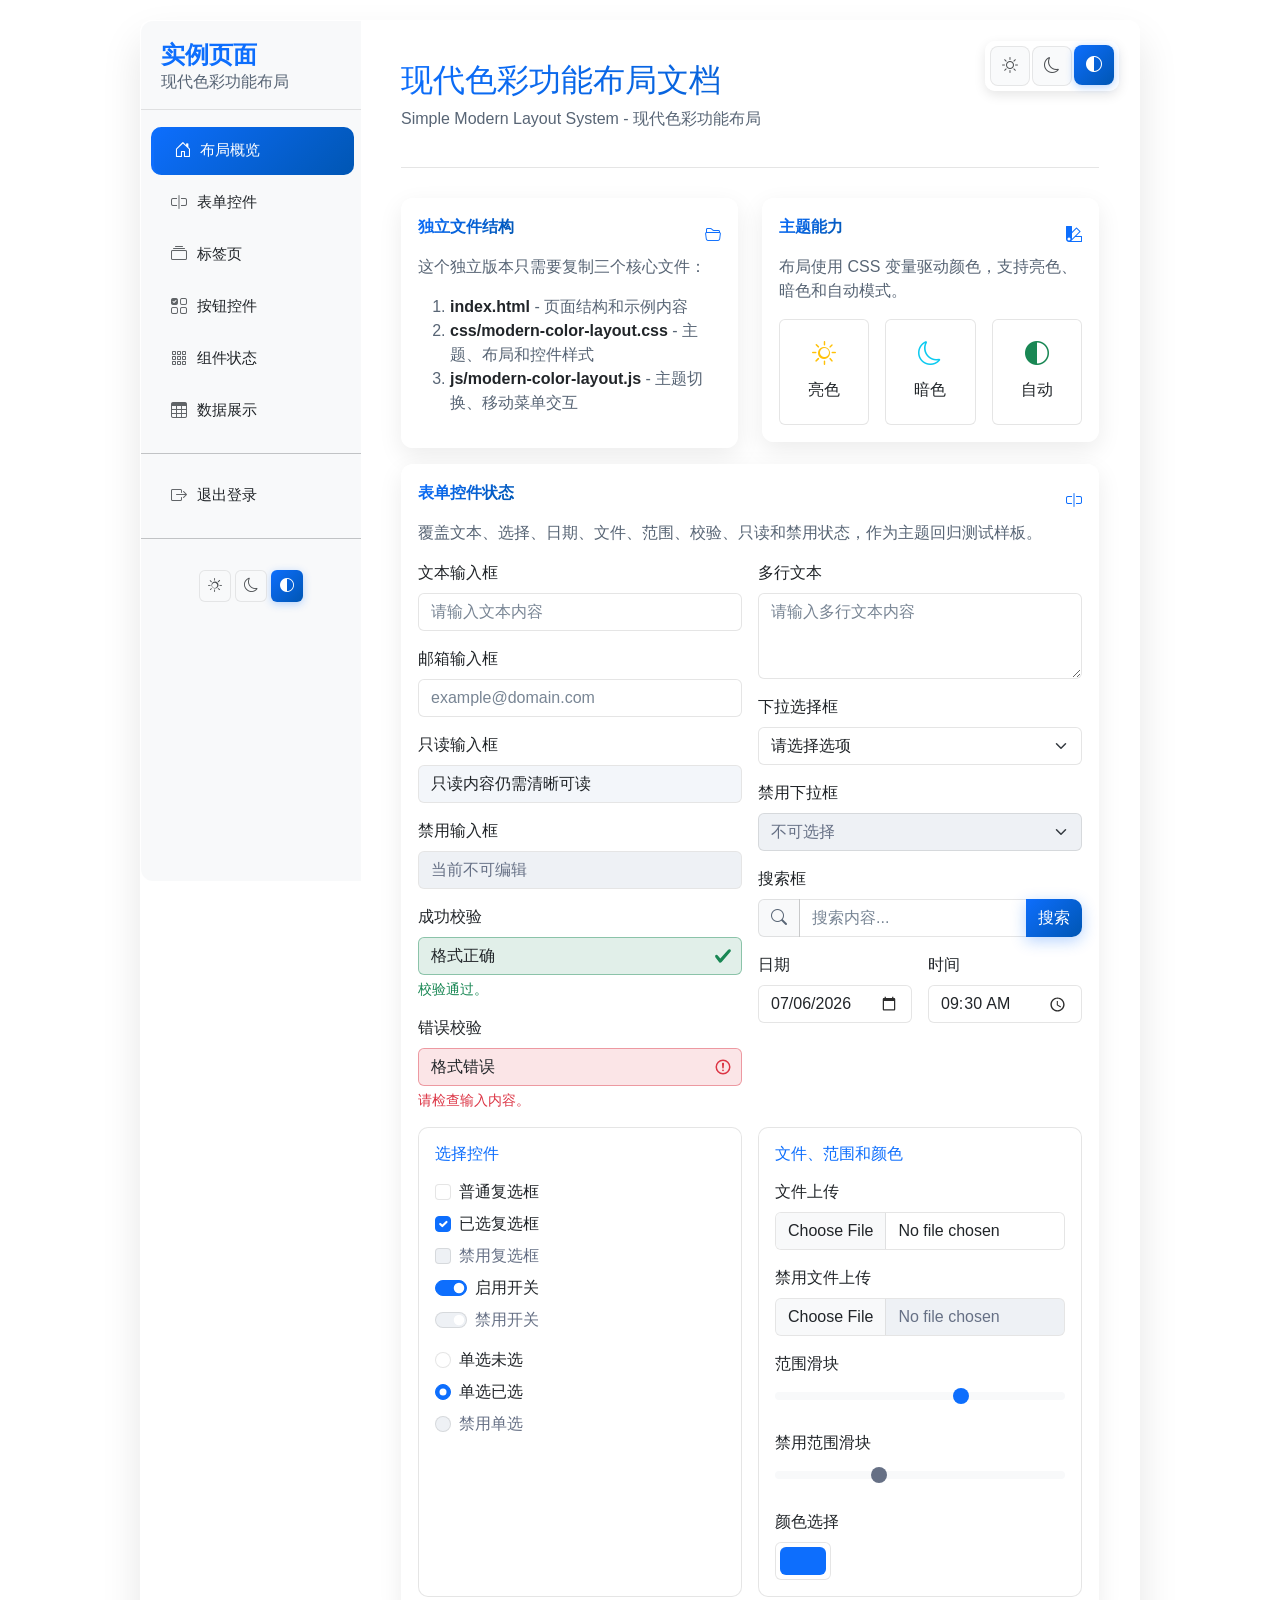
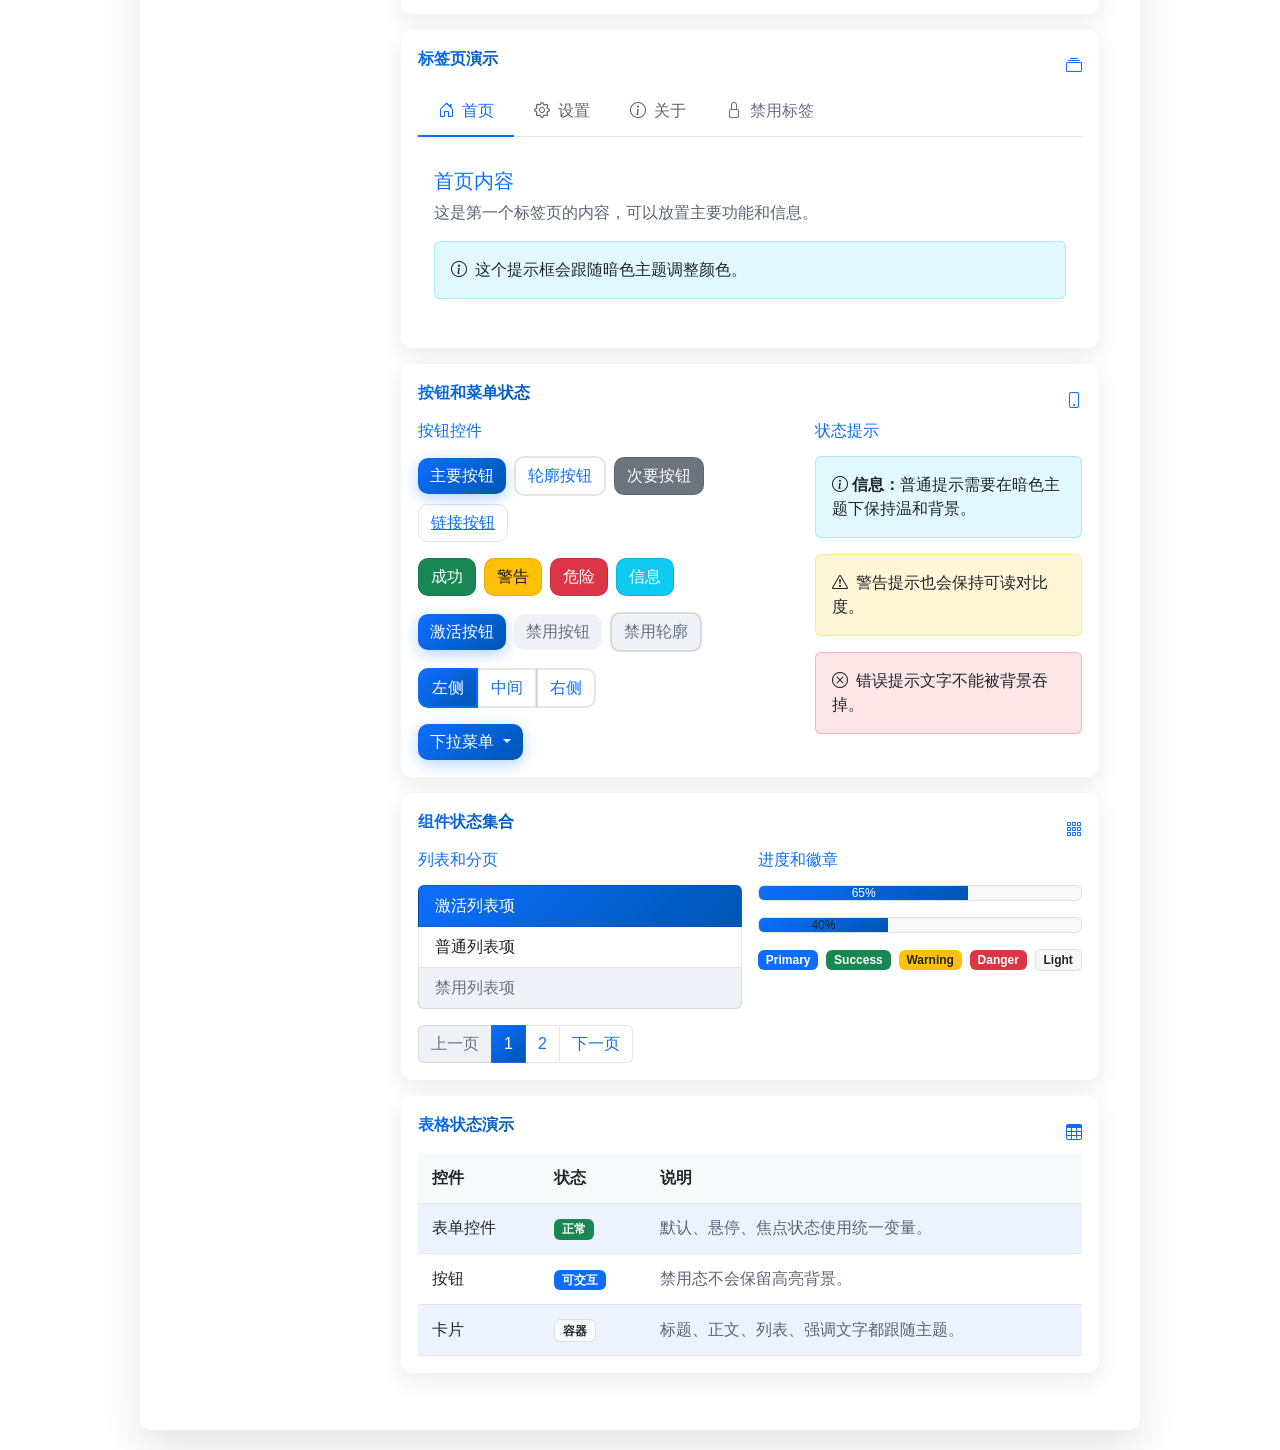
==== commit 67b3b9d9: "改进体验。" ====
--- a/index.html
+++ b/index.html
@@ -6,7 +6,7 @@
     <title>Modern Color Layout Demo</title>
     <link href="https://cdn.jsdelivr.net/npm/bootstrap@5.3.3/dist/css/bootstrap.min.css" rel="stylesheet">
     <link href="https://cdn.jsdelivr.net/npm/bootstrap-icons@1.11.3/font/bootstrap-icons.min.css" rel="stylesheet">
-    <link href="css/modern-color-layout.css?v=9" rel="stylesheet">
+    <link href="css/modern-color-layout.css?v=15" rel="stylesheet">
 </head>
 <body>
     <div id="content">
@@ -477,6 +477,6 @@
     </div>
 
     <script src="https://cdn.jsdelivr.net/npm/bootstrap@5.3.3/dist/js/bootstrap.bundle.min.js"></script>
-    <script src="js/modern-color-layout.js?v=8"></script>
+    <script src="js/modern-color-layout.js?v=15"></script>
 </body>
 </html>
--- a/css/modern-color-layout.css
+++ b/css/modern-color-layout.css
@@ -15,6 +15,8 @@
     --border-radius: 10px;
     --card-border-radius: 12px;
     --menu-width: 220px;
+    --mobile-menu-top: 78px;
+    --mobile-edge-offset: 20px;
     /* 亮色主题变量（默认） */
     --bg-primary: #ffffff;
     --bg-secondary: #f8f9fa;
@@ -166,9 +168,16 @@
     color: var(--text-primary);
     padding: 20px 0;
     border-radius: var(--card-border-radius) 0 0 var(--card-border-radius);
-    height: 100%;
+    min-height: calc(100vh - 40px);
+    max-height: calc(100vh - 40px);
     display: flex;
     flex-direction: column;
+    align-self: flex-start;
+    position: sticky;
+    top: 20px;
+    overflow-x: hidden;
+    overflow-y: auto;
+    z-index: 20;
 }
 
 .menu-header {
@@ -241,7 +250,8 @@
     animation: fadeIn 0.6s ease-out;
     display: flex;
     min-height: fit-content;
-    overflow: hidden;
+    overflow: visible;
+    position: relative;
 }
 
 .content-main {
@@ -295,6 +305,39 @@
         transform: translateY(0);
     }
 
+.back-to-top {
+    position: fixed;
+    right: 20px;
+    bottom: 20px;
+    z-index: 1000;
+    width: 44px;
+    height: 44px;
+    border: 0;
+    border-radius: var(--border-radius);
+    background: var(--active-bg);
+    color: #fff;
+    box-shadow: 0 4px 15px var(--active-shadow);
+    display: flex;
+    align-items: center;
+    justify-content: center;
+    cursor: pointer;
+    opacity: 0;
+    pointer-events: none;
+    transform: translateY(10px);
+    transition: opacity 0.2s ease, transform 0.2s ease, box-shadow 0.3s ease;
+}
+
+.back-to-top.visible {
+    opacity: 1;
+    pointer-events: auto;
+    transform: translateY(0);
+}
+
+.back-to-top.visible:hover {
+    transform: translateY(-2px);
+    box-shadow: 0 6px 20px var(--active-shadow);
+}
+
 .card {
     border: none;
     border-radius: var(--card-border-radius);
@@ -349,7 +392,7 @@
 
 /* 主题切换按钮组 */
 .theme-toggle-group {
-    position: fixed;
+    position: absolute;
     top: 20px;
     right: 20px;
     z-index: 1000;
@@ -433,7 +476,7 @@
     }
 
     #toggle-menu {
-        right: 20px;
+        right: var(--mobile-edge-offset);
     }
 }
 
@@ -503,11 +546,13 @@
     #menu {
         display: none;
         position: fixed;
-        top: 70px;
-        right: 20px;
+        top: var(--mobile-menu-top);
+        right: var(--mobile-edge-offset);
+        left: auto;
         width: 200px;
         height: auto;
-        max-height: calc(100vh - 90px);
+        min-height: 0;
+        max-height: none;
         background: var(--menu-bg-hover);
         backdrop-filter: blur(10px);
         border-radius: var(--border-radius);
@@ -516,7 +561,9 @@
         padding: 8px 0;
         border: 1px solid var(--border-light);
         animation: slideInDown 0.2s ease-out;
-        overflow-y: auto;
+        overflow-y: visible;
+        overscroll-behavior: contain;
+        touch-action: manipulation;
         transition: background-color 0.3s ease, box-shadow 0.3s ease, border-color 0.3s ease;
         transform-origin: top right;
     }
@@ -590,8 +637,9 @@
         z-index: 1003;
     }
 
-    #menu {
-        touch-action: pan-y pinch-zoom;
+    .back-to-top {
+        right: var(--mobile-edge-offset);
+        bottom: var(--mobile-edge-offset);
     }
 
     #content {
@@ -600,6 +648,14 @@
 
     .content-wrapper {
         overflow: visible !important;
+    }
+}
+
+@media (max-width: 768px) and (max-height: 560px) {
+    #menu {
+        max-height: calc(100vh - 90px);
+        overflow-y: auto;
+        touch-action: pan-y pinch-zoom;
     }
 }
 
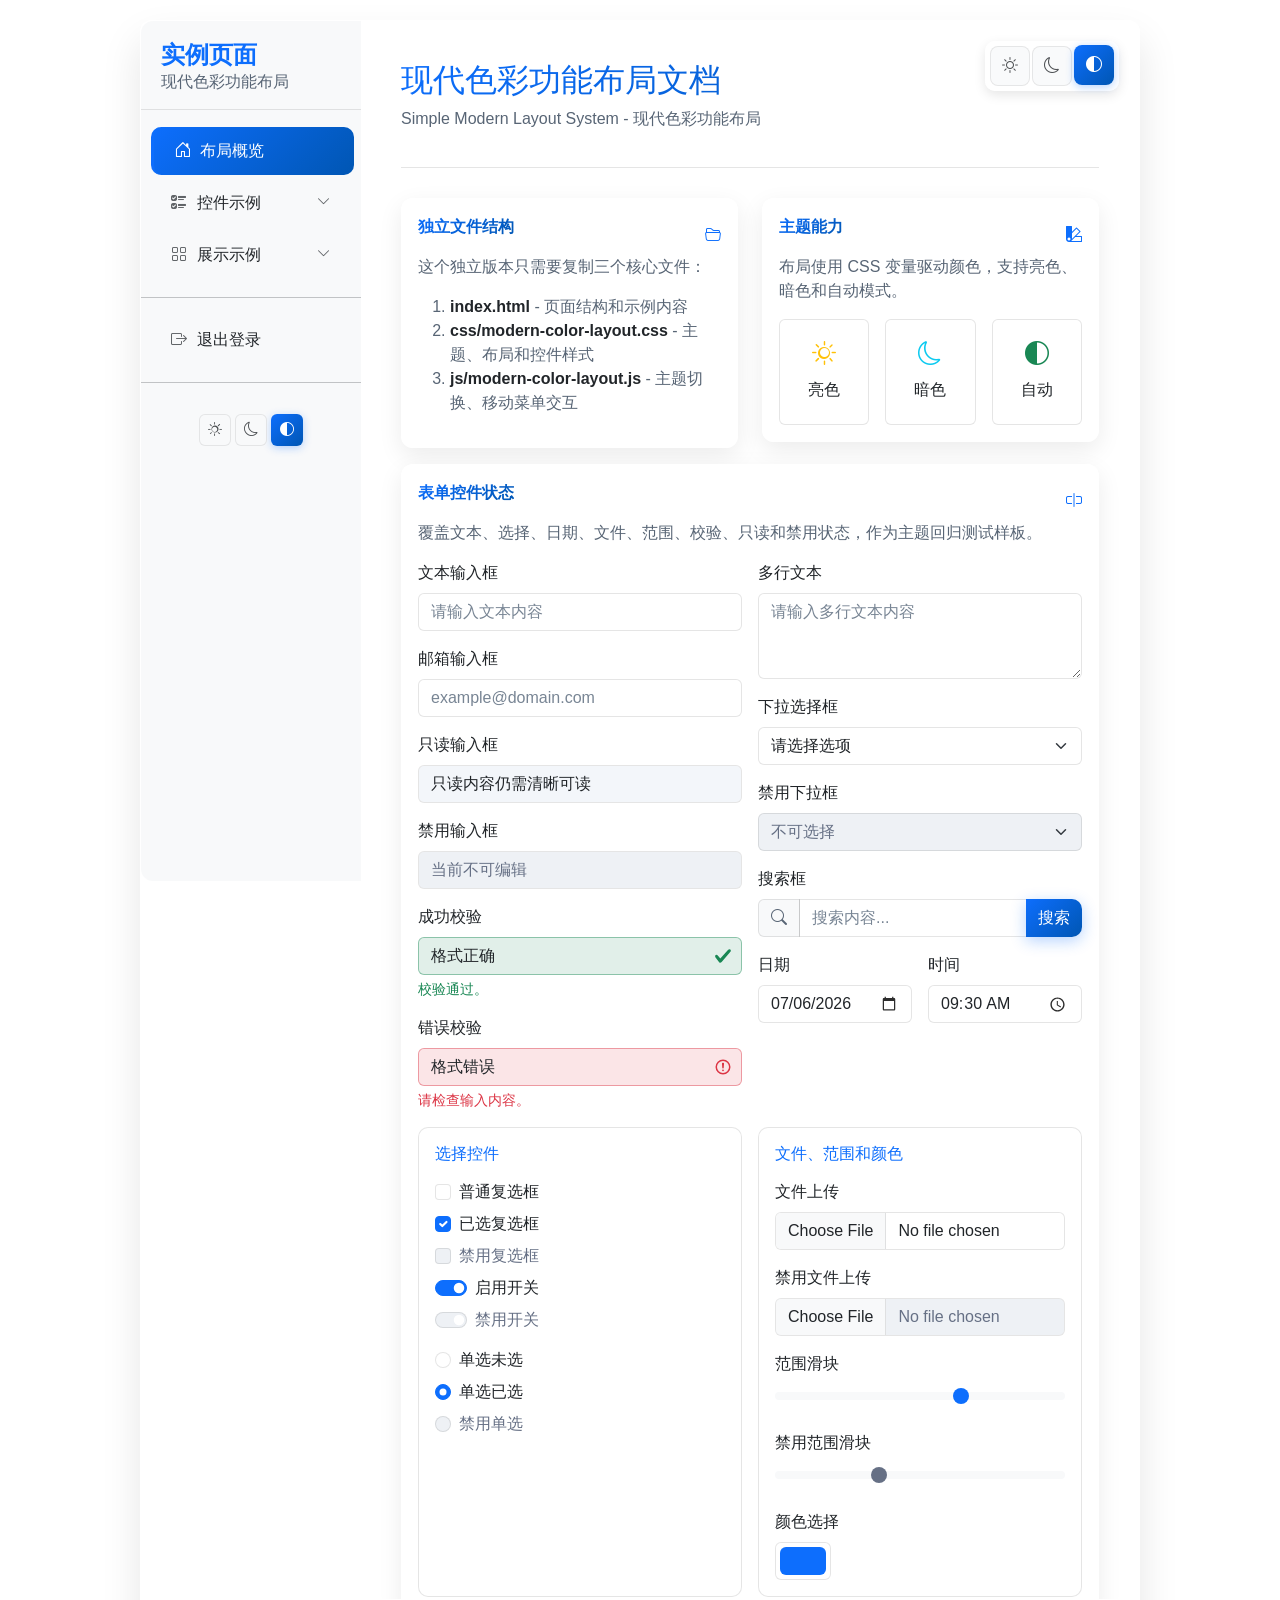
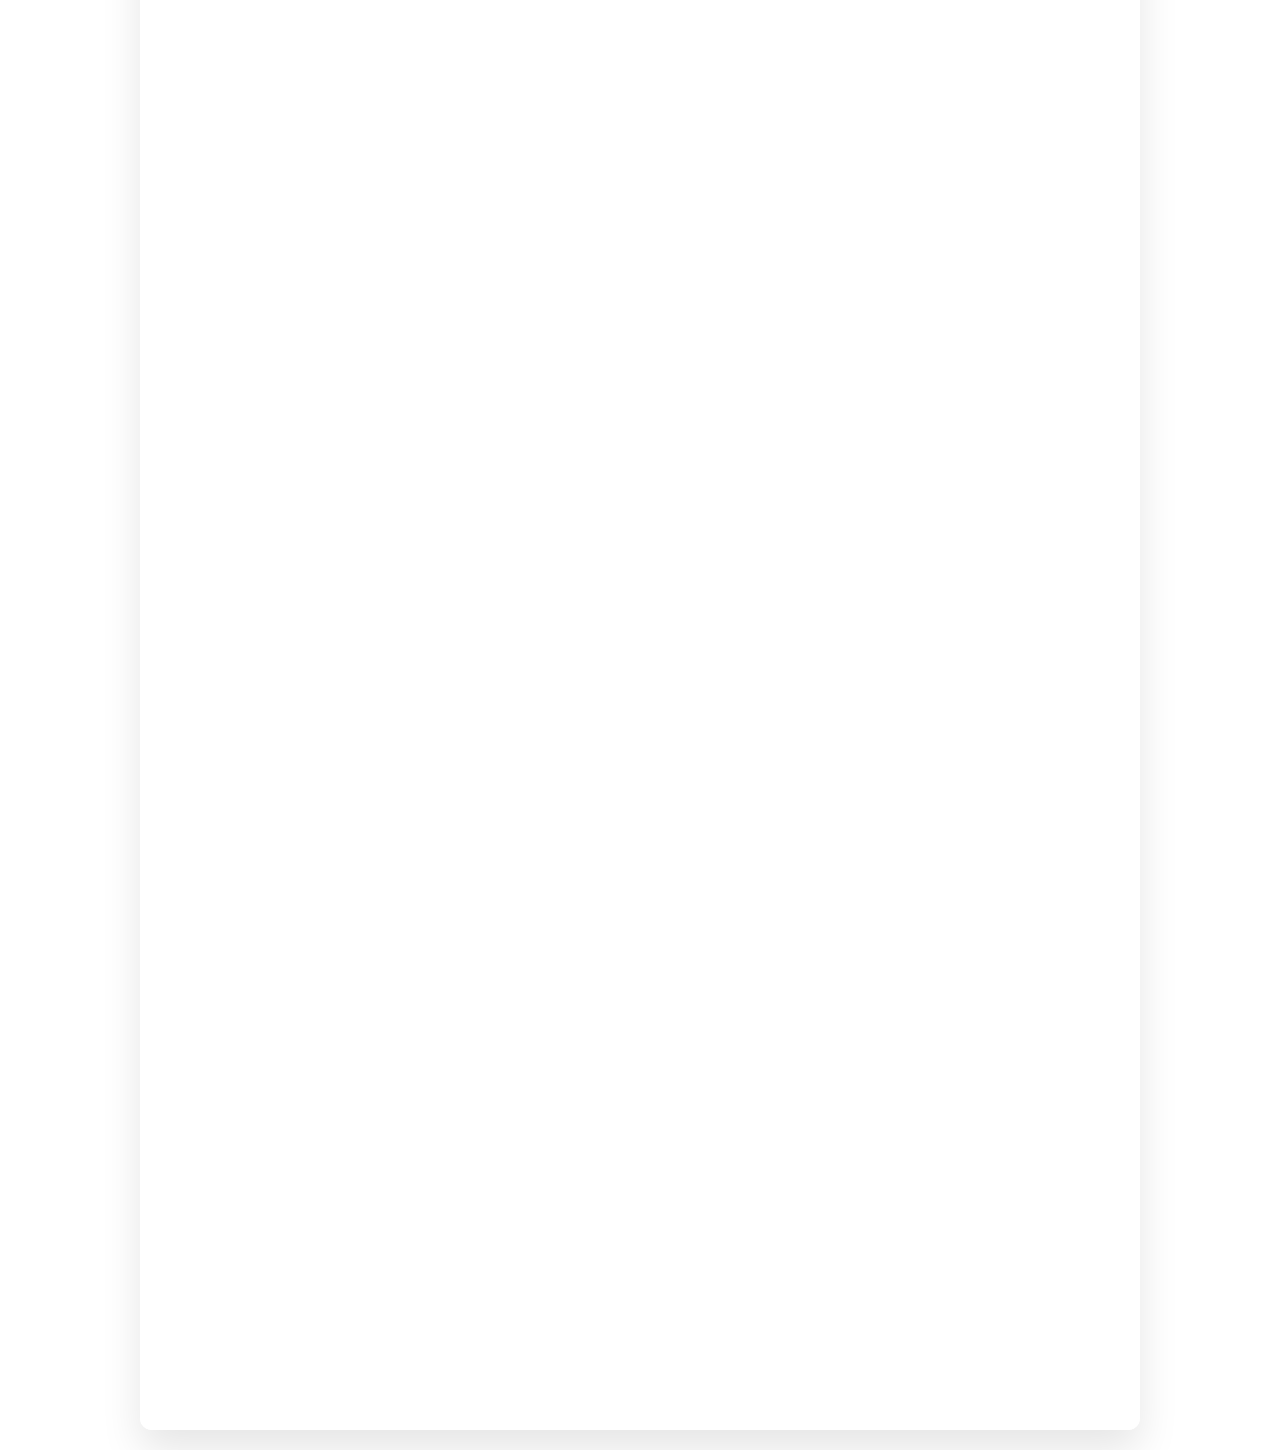
==== commit c714faa5: "支持子菜单的模式。" ====
--- a/index.html
+++ b/index.html
@@ -6,7 +6,7 @@
     <title>Modern Color Layout Demo</title>
     <link href="https://cdn.jsdelivr.net/npm/bootstrap@5.3.3/dist/css/bootstrap.min.css" rel="stylesheet">
     <link href="https://cdn.jsdelivr.net/npm/bootstrap-icons@1.11.3/font/bootstrap-icons.min.css" rel="stylesheet">
-    <link href="css/modern-color-layout.css?v=15" rel="stylesheet">
+    <link href="css/modern-color-layout.css?v=16" rel="stylesheet">
 </head>
 <body>
     <div id="content">
@@ -35,21 +35,37 @@
                 <a href="#overview" class="menu-item active">
                     <i class="bi bi-house-door"></i>布局概览
                 </a>
-                <a href="#forms" class="menu-item">
-                    <i class="bi bi-input-cursor"></i>表单控件
-                </a>
-                <a href="#tabs" class="menu-item">
-                    <i class="bi bi-collection"></i>标签页
-                </a>
-                <a href="#buttons" class="menu-item">
-                    <i class="bi bi-ui-checks-grid"></i>按钮控件
-                </a>
-                <a href="#components" class="menu-item">
-                    <i class="bi bi-grid-3x3-gap"></i>组件状态
-                </a>
-                <a href="#data" class="menu-item">
-                    <i class="bi bi-table"></i>数据展示
-                </a>
+                <div class="menu-group">
+                    <button class="menu-item menu-submenu-toggle" type="button">
+                        <span><i class="bi bi-ui-checks"></i>控件示例</span>
+                        <i class="bi bi-chevron-down menu-submenu-arrow"></i>
+                    </button>
+                    <div class="menu-submenu">
+                        <a href="#forms" class="menu-item">
+                            <i class="bi bi-input-cursor"></i>表单控件
+                        </a>
+                        <a href="#tabs" class="menu-item">
+                            <i class="bi bi-collection"></i>标签页
+                        </a>
+                        <a href="#buttons" class="menu-item">
+                            <i class="bi bi-ui-checks-grid"></i>按钮控件
+                        </a>
+                    </div>
+                </div>
+                <div class="menu-group">
+                    <button class="menu-item menu-submenu-toggle" type="button">
+                        <span><i class="bi bi-grid"></i>展示示例</span>
+                        <i class="bi bi-chevron-down menu-submenu-arrow"></i>
+                    </button>
+                    <div class="menu-submenu">
+                        <a href="#components" class="menu-item">
+                            <i class="bi bi-grid-3x3-gap"></i>组件状态
+                        </a>
+                        <a href="#data" class="menu-item">
+                            <i class="bi bi-table"></i>数据展示
+                        </a>
+                    </div>
+                </div>
                 <hr>
                 <a href="javascript:void(0);" class="menu-item">
                     <i class="bi bi-box-arrow-right"></i>退出登录
@@ -477,6 +493,6 @@
     </div>
 
     <script src="https://cdn.jsdelivr.net/npm/bootstrap@5.3.3/dist/js/bootstrap.bundle.min.js"></script>
-    <script src="js/modern-color-layout.js?v=15"></script>
+    <script src="js/modern-color-layout.js?v=16"></script>
 </body>
 </html>
--- a/css/modern-color-layout.css
+++ b/css/modern-color-layout.css
@@ -16,6 +16,7 @@
     --card-border-radius: 12px;
     --menu-width: 220px;
     --mobile-menu-top: 78px;
+    --mobile-menu-gap: 10px;
     --mobile-edge-offset: 20px;
     /* 亮色主题变量（默认） */
     --bg-primary: #ffffff;
@@ -57,7 +58,6 @@
     --table-row-alt-bg: rgba(13, 110, 253, 0.04);
     --table-row-hover-bg: rgba(13, 110, 253, 0.08);
     --table-border-color: rgba(0, 0, 0, 0.08);
-    --table-stripe-bg: rgba(13, 110, 253, 0.04);
 }
 
 /* 暗色主题 - 系统偏好暗色或手动设置暗色 */
@@ -100,7 +100,6 @@
         --table-row-alt-bg: rgba(255, 255, 255, 0.055);
         --table-row-hover-bg: rgba(13, 110, 253, 0.12);
         --table-border-color: rgba(255, 255, 255, 0.09);
-        --table-stripe-bg: rgba(255, 255, 255, 0.035);
     }
 }
 
@@ -142,7 +141,6 @@
     --table-row-alt-bg: rgba(255, 255, 255, 0.055);
     --table-row-hover-bg: rgba(13, 110, 253, 0.12);
     --table-border-color: rgba(255, 255, 255, 0.09);
-    --table-stripe-bg: rgba(255, 255, 255, 0.035);
 }
 
 /* 主题切换动画 */
@@ -157,7 +155,6 @@
     background: var(--bg-primary);
     color: var(--text-primary);
     font-family: -apple-system, BlinkMacSystemFont, "Segoe UI", Roboto, "Helvetica Neue", Arial, sans-serif;
-    justify-content: center;
     padding: 20px;
 }
 
@@ -193,7 +190,7 @@
         font-weight: 600;
     }
 
-#menu a {
+#menu .menu-item {
     color: var(--text-primary);
     text-decoration: none;
     display: flex;
@@ -202,36 +199,97 @@
     font-size: 0.95rem;
     transition: all 0.3s ease;
     border-left: 3px solid transparent;
+    border-top: 0;
+    border-right: 0;
+    border-bottom: 0;
     position: relative;
     overflow: hidden;
     margin: 2px 10px 2px 7px;
     border-radius: var(--border-radius);
-}
-
-    #menu a i {
+    width: calc(100% - 17px);
+    background: transparent;
+    appearance: none;
+    -webkit-appearance: none;
+    font: inherit;
+    text-align: left;
+    cursor: pointer;
+}
+
+#menu button.menu-item {
+    background-color: transparent;
+    box-shadow: none;
+}
+
+    #menu .menu-item i {
         margin-right: 10px;
         font-size: 1rem;
         transition: transform 0.3s ease;
         opacity: 0.7;
     }
 
-#menu a:hover,
-#menu a.active {
+#menu .menu-item:hover,
+#menu .menu-item.active {
     background: var(--active-bg);
     border-left: 3px solid var(--primary-color);
     color: white;
     transform: translateX(3px);
 }
 
-        #menu a:hover i, #menu a.active i {
+        #menu .menu-item:hover i, #menu .menu-item.active i {
             transform: scale(1.05);
             color: white;
             opacity: 1;
         }
 
-    #menu a.active {
+    #menu .menu-item.active {
         font-weight: 500;
     }
+
+.menu-submenu-toggle {
+    justify-content: space-between;
+}
+
+    .menu-submenu-toggle .menu-submenu-arrow {
+        margin-right: 0 !important;
+        margin-left: auto;
+        font-size: 0.85rem !important;
+    }
+
+    .menu-submenu-toggle[aria-expanded="true"] .menu-submenu-arrow {
+        transform: rotate(180deg);
+        opacity: 1;
+    }
+
+    .menu-submenu-toggle.child-active {
+        color: var(--link-color);
+        background-color: var(--panel-bg);
+    }
+
+.menu-submenu {
+    max-height: 0;
+    overflow: hidden;
+    margin: 0 10px 0 7px;
+    padding-left: 14px;
+    border-left: 1px solid var(--border-color);
+    transition: max-height 0.25s ease, margin 0.25s ease;
+}
+
+    .menu-submenu.open {
+        max-height: 260px;
+        margin-top: 2px;
+        margin-bottom: 4px;
+    }
+
+    .menu-submenu .menu-item {
+        width: calc(100% - 4px);
+        margin: 1px 0;
+        padding: 9px 12px;
+        font-size: 0.88rem;
+    }
+
+        .menu-submenu .menu-item i {
+            font-size: 0.9rem;
+        }
 
 #content {
     width: 100%;
@@ -601,15 +659,28 @@
             font-size: 0.8rem;
         }
 
-    #menu a {
+    #menu .menu-item {
         padding: 10px 16px;
         margin: 2px 8px;
         font-size: 0.9rem;
         border-radius: var(--border-radius);
-    }
-
-        #menu a i {
+        width: calc(100% - 16px);
+    }
+
+        #menu .menu-item i {
             font-size: 0.9rem;
+        }
+
+    .menu-submenu {
+        margin-right: 8px;
+        margin-left: 8px;
+        padding-left: 10px;
+    }
+
+        .menu-submenu .menu-item {
+            width: calc(100% - 4px);
+            padding: 8px 12px;
+            font-size: 0.85rem;
         }
 
     #menu hr {
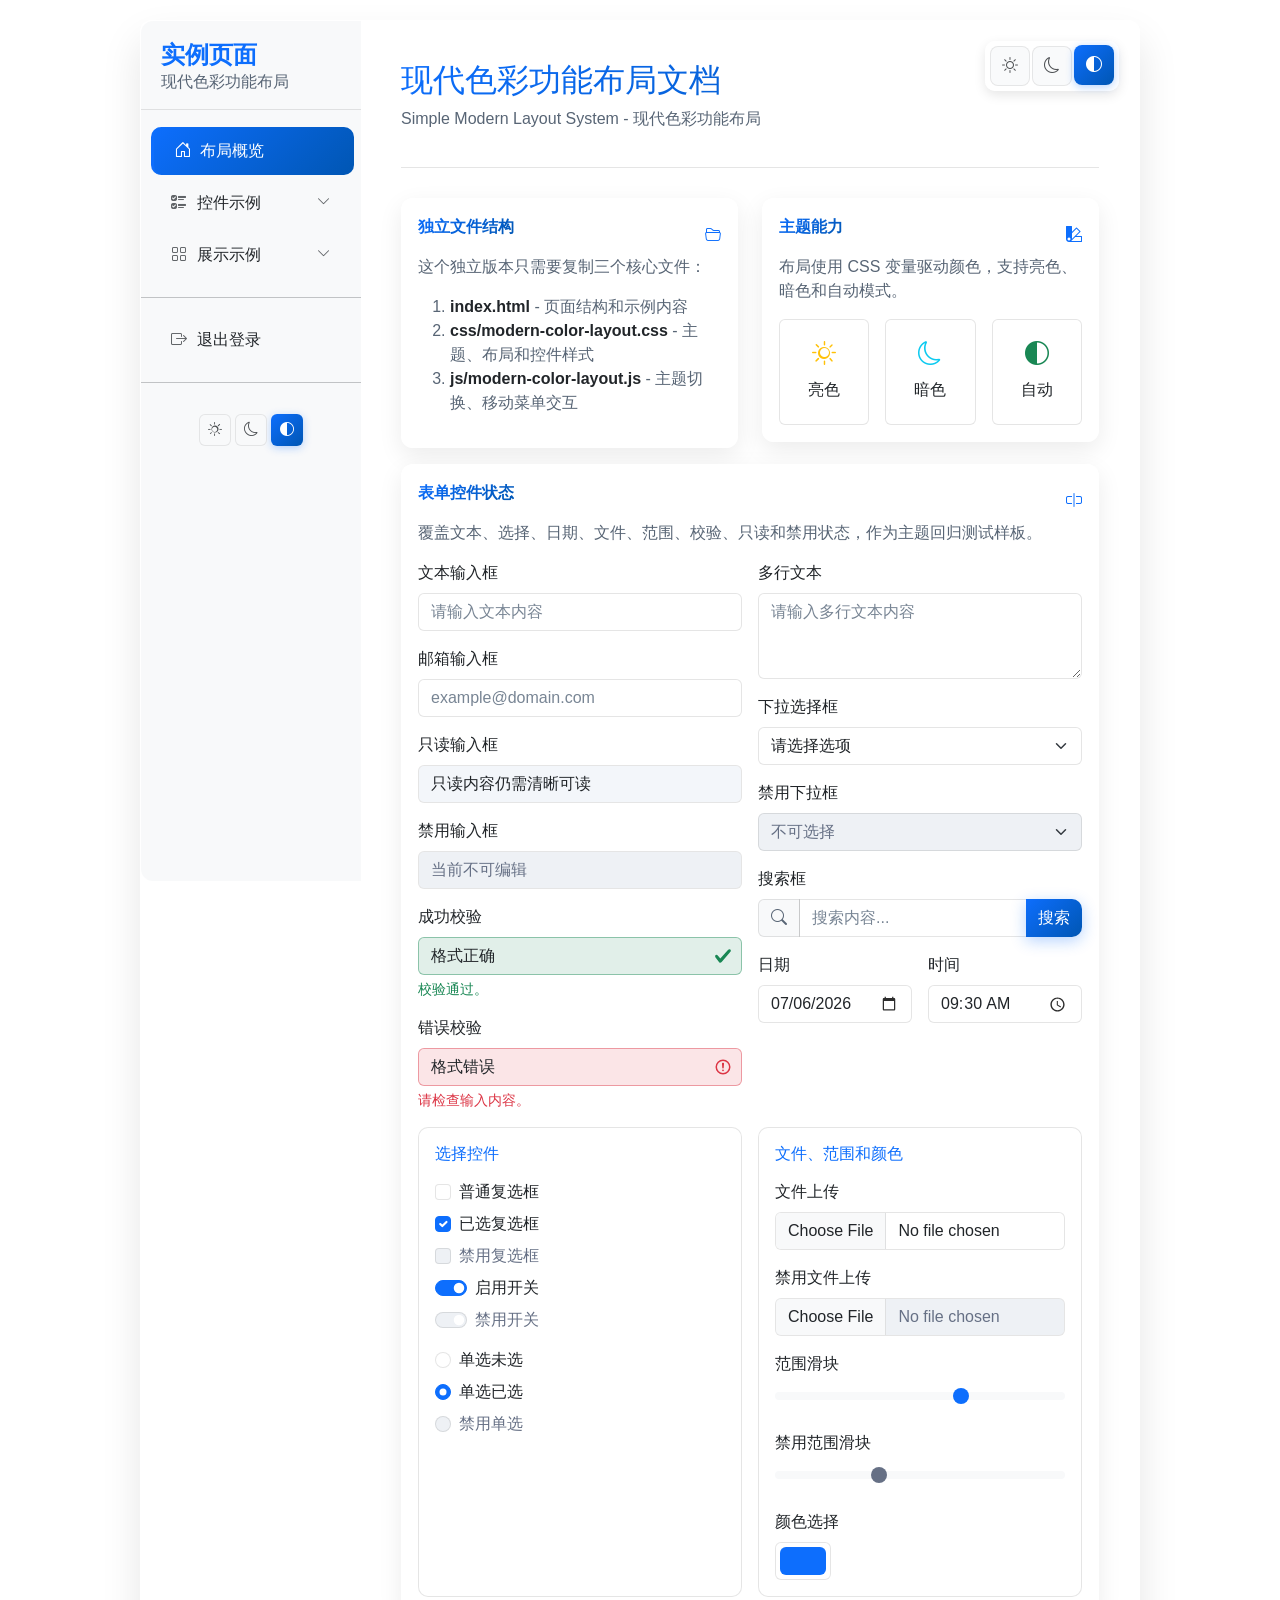
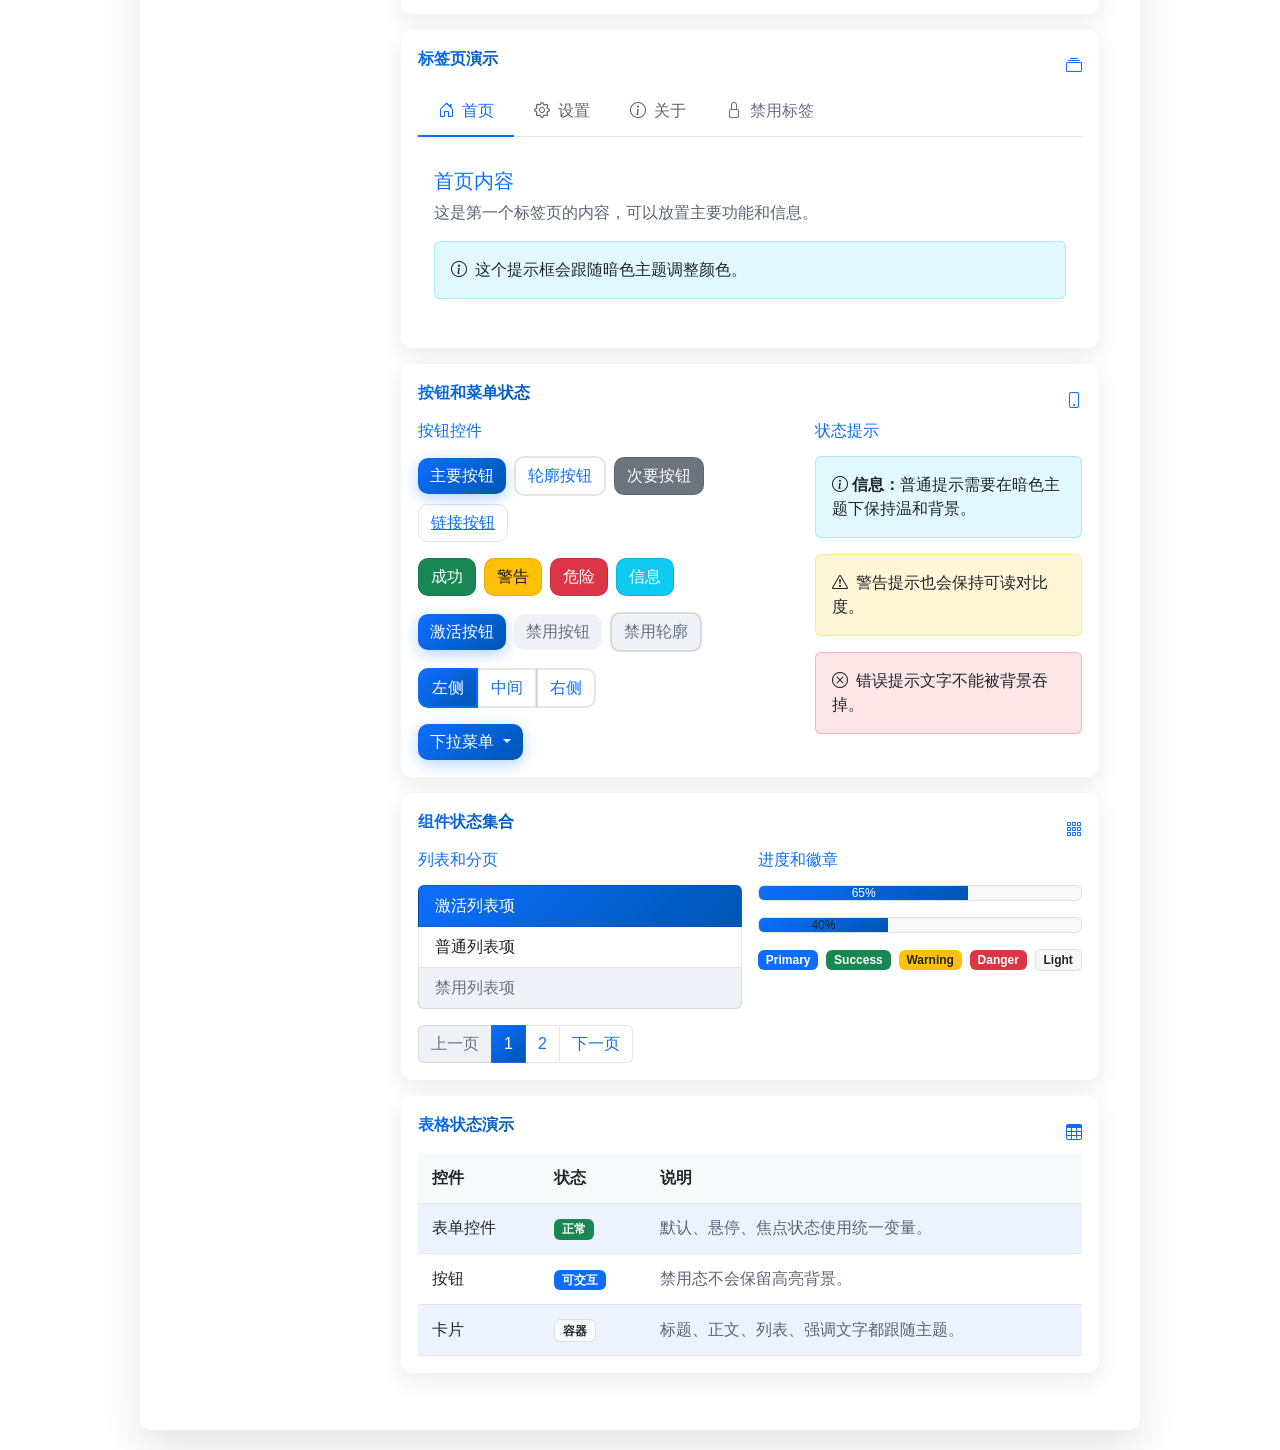
==== commit 5af7179c: "feat: 同步现代颜色布局并完善动态菜单重绑定与响应式布局。" ====
--- a/index.html
+++ b/index.html
@@ -6,7 +6,7 @@
     <title>Modern Color Layout Demo</title>
     <link href="https://cdn.jsdelivr.net/npm/bootstrap@5.3.3/dist/css/bootstrap.min.css" rel="stylesheet">
     <link href="https://cdn.jsdelivr.net/npm/bootstrap-icons@1.11.3/font/bootstrap-icons.min.css" rel="stylesheet">
-    <link href="css/modern-color-layout.css?v=16" rel="stylesheet">
+    <link href="css/modern-color-layout.css?v=17" rel="stylesheet">
 </head>
 <body>
     <div id="content">
@@ -493,6 +493,6 @@
     </div>
 
     <script src="https://cdn.jsdelivr.net/npm/bootstrap@5.3.3/dist/js/bootstrap.bundle.min.js"></script>
-    <script src="js/modern-color-layout.js?v=16"></script>
+    <script src="js/modern-color-layout.js?v=17"></script>
 </body>
 </html>
--- a/css/modern-color-layout.css
+++ b/css/modern-color-layout.css
@@ -160,6 +160,7 @@
 
 #menu {
     width: var(--menu-width);
+    flex: 0 0 var(--menu-width);
     background: var(--menu-bg-color);
     backdrop-filter: blur(10px);
     color: var(--text-primary);
@@ -314,6 +315,7 @@
 
 .content-main {
     flex: 1;
+    min-width: 0;
     padding: 40px;
     min-height: fit-content;
     background: var(--bg-tertiary);
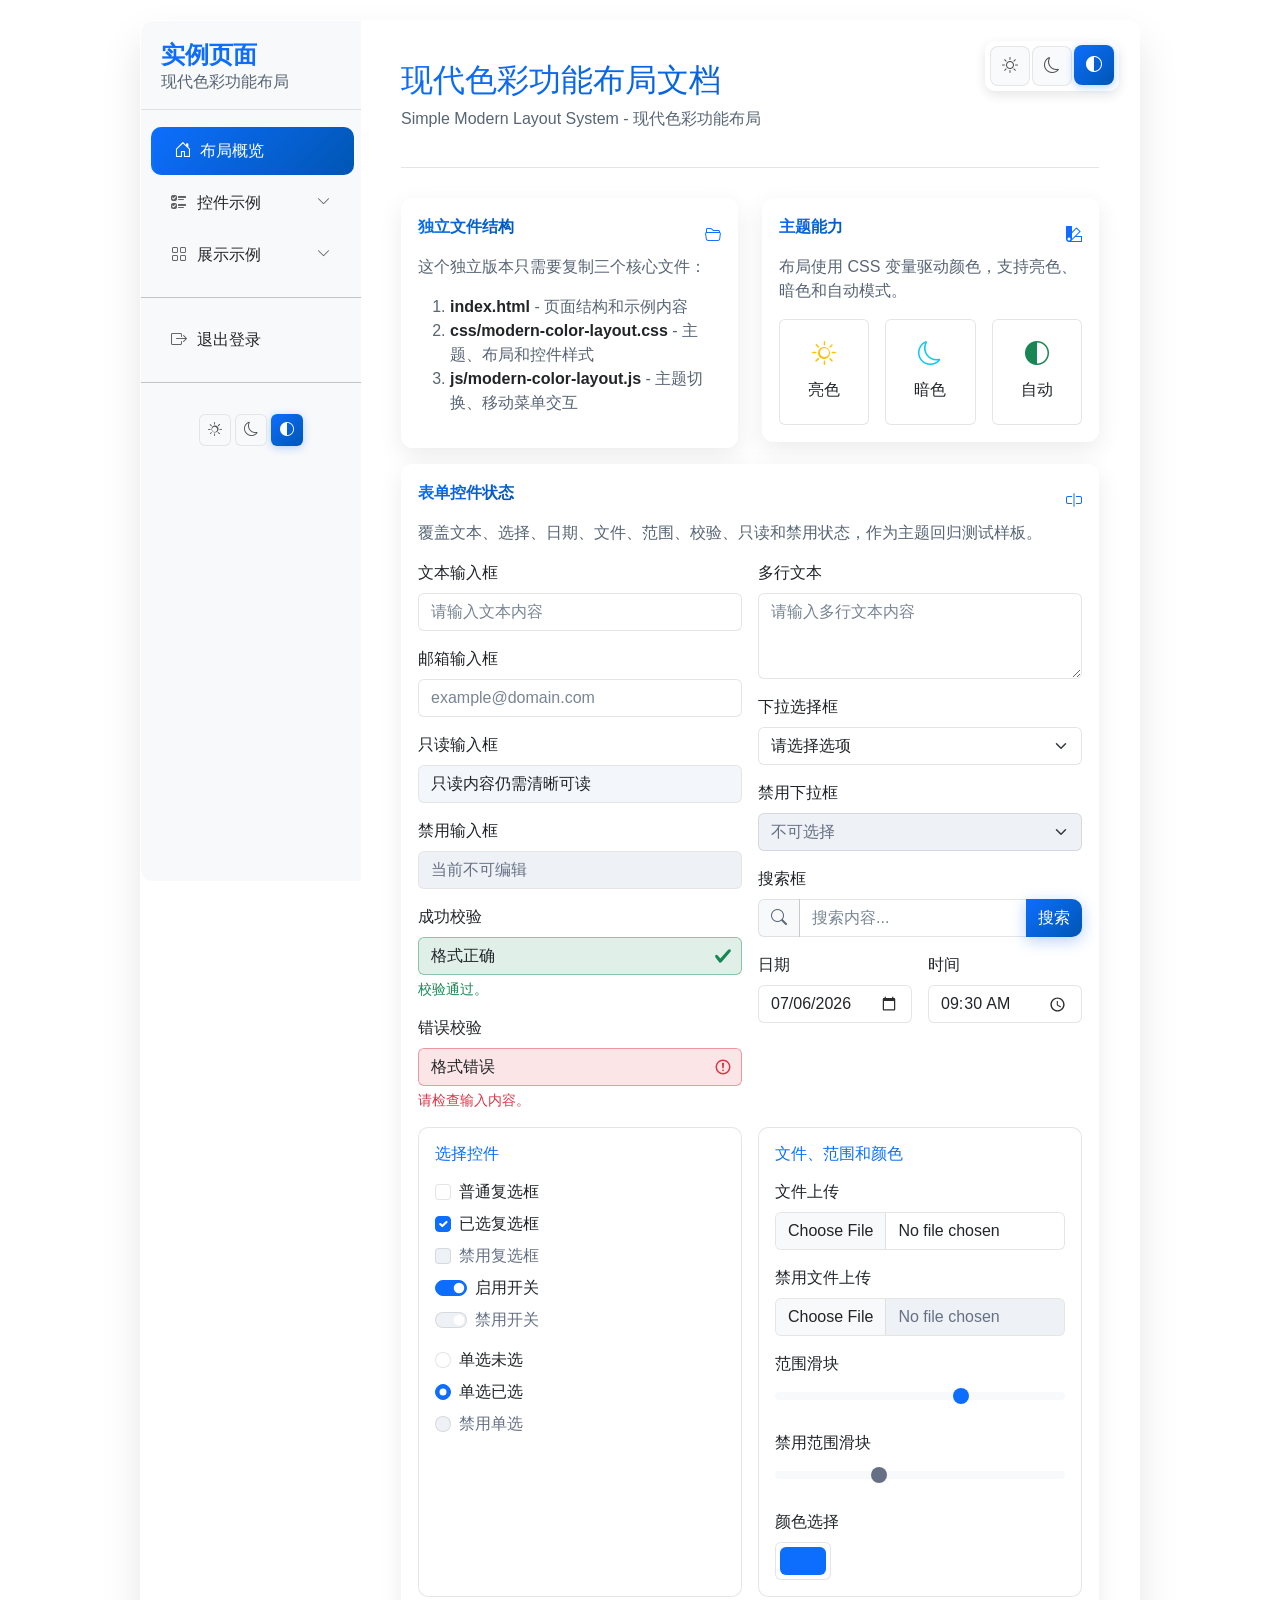
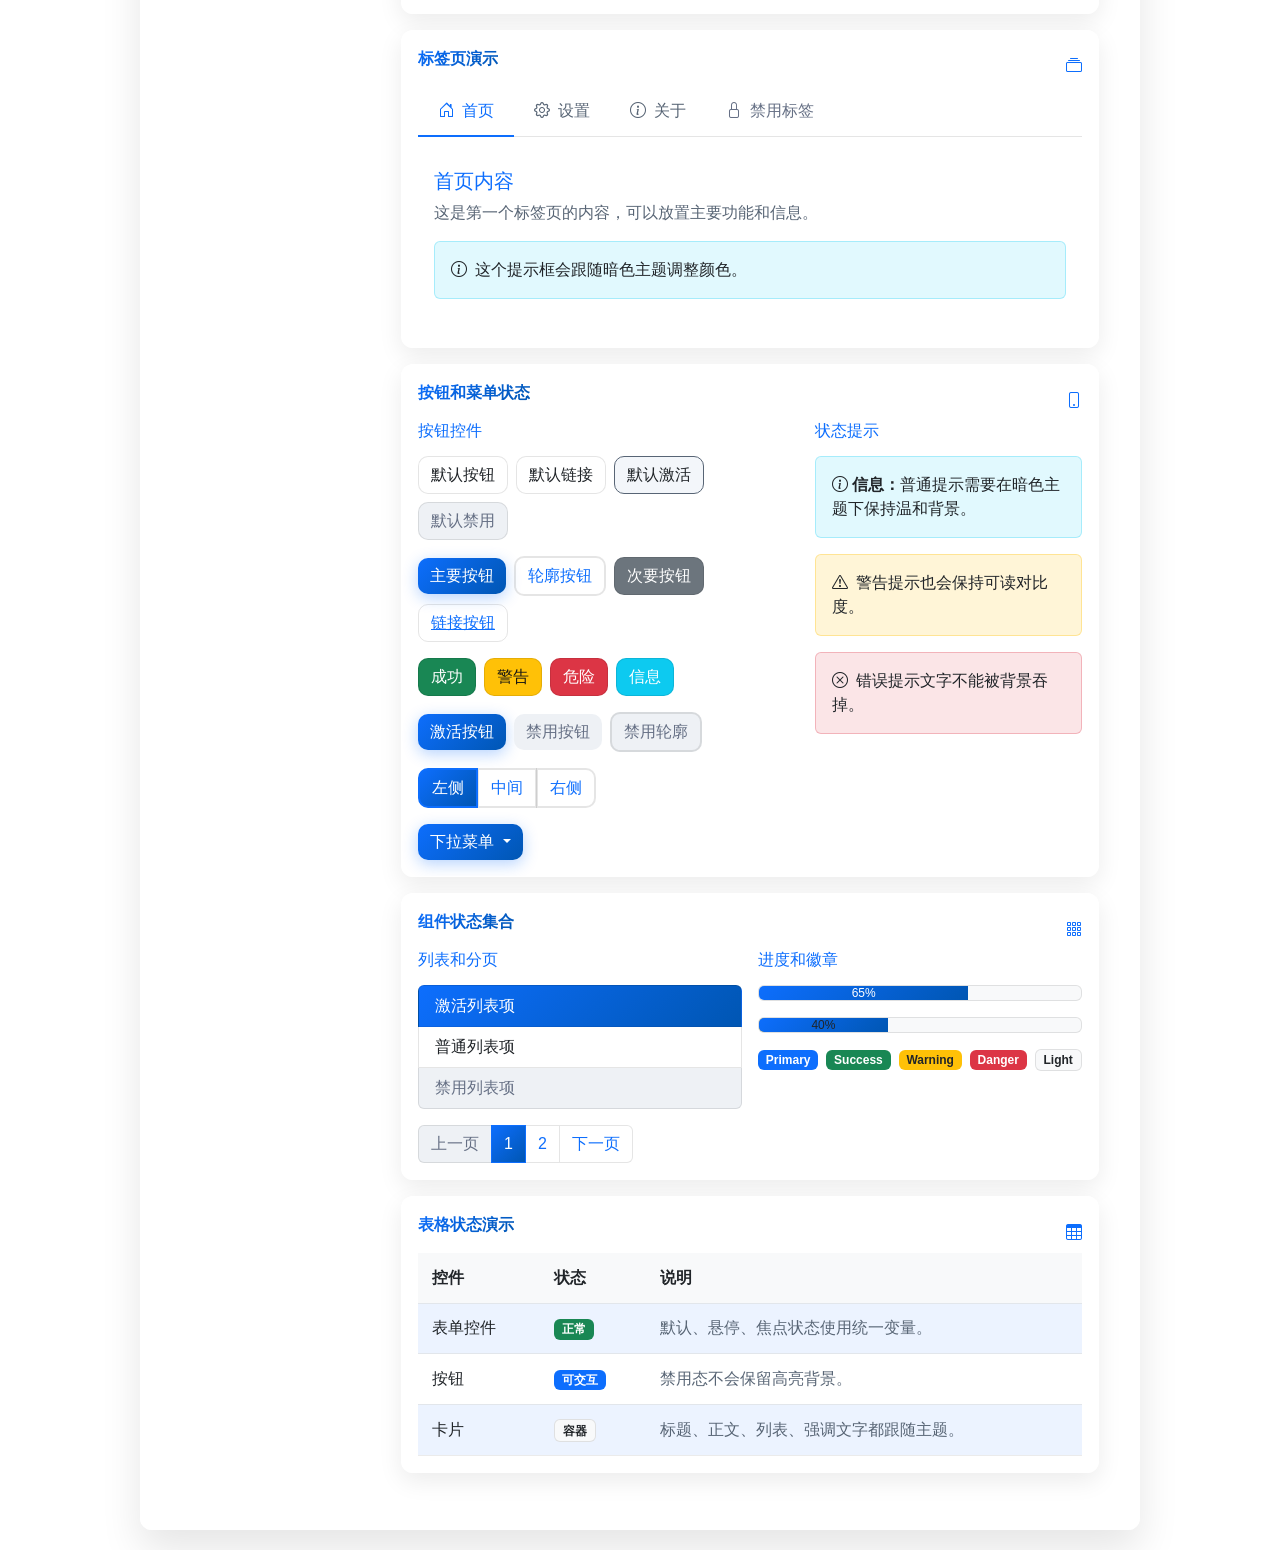
==== commit 62e22e8a: "修复单独btn类的显示错误。" ====
--- a/index.html
+++ b/index.html
@@ -6,7 +6,7 @@
     <title>Modern Color Layout Demo</title>
     <link href="https://cdn.jsdelivr.net/npm/bootstrap@5.3.3/dist/css/bootstrap.min.css" rel="stylesheet">
     <link href="https://cdn.jsdelivr.net/npm/bootstrap-icons@1.11.3/font/bootstrap-icons.min.css" rel="stylesheet">
-    <link href="css/modern-color-layout.css?v=17" rel="stylesheet">
+    <link href="css/modern-color-layout.css?v=18" rel="stylesheet">
 </head>
 <body>
     <div id="content">
@@ -36,11 +36,11 @@
                     <i class="bi bi-house-door"></i>布局概览
                 </a>
                 <div class="menu-group">
-                    <button class="menu-item menu-submenu-toggle" type="button">
+                    <button class="menu-item menu-submenu-toggle" type="button" aria-controls="controls-submenu">
                         <span><i class="bi bi-ui-checks"></i>控件示例</span>
                         <i class="bi bi-chevron-down menu-submenu-arrow"></i>
                     </button>
-                    <div class="menu-submenu">
+                    <div id="controls-submenu" class="menu-submenu">
                         <a href="#forms" class="menu-item">
                             <i class="bi bi-input-cursor"></i>表单控件
                         </a>
@@ -53,11 +53,11 @@
                     </div>
                 </div>
                 <div class="menu-group">
-                    <button class="menu-item menu-submenu-toggle" type="button">
+                    <button class="menu-item menu-submenu-toggle" type="button" aria-controls="display-submenu">
                         <span><i class="bi bi-grid"></i>展示示例</span>
                         <i class="bi bi-chevron-down menu-submenu-arrow"></i>
                     </button>
-                    <div class="menu-submenu">
+                    <div id="display-submenu" class="menu-submenu">
                         <a href="#components" class="menu-item">
                             <i class="bi bi-grid-3x3-gap"></i>组件状态
                         </a>
@@ -358,6 +358,12 @@
                             <div class="col-lg-7">
                                 <h6 class="text-primary mb-3">按钮控件</h6>
                                 <div class="control-row mb-3">
+                                    <button type="button" class="btn">默认按钮</button>
+                                    <a href="#buttons" class="btn">默认链接</a>
+                                    <button type="button" class="btn active" aria-pressed="true">默认激活</button>
+                                    <button type="button" class="btn" disabled>默认禁用</button>
+                                </div>
+                                <div class="control-row mb-3">
                                     <button type="button" class="btn btn-primary">主要按钮</button>
                                     <button type="button" class="btn btn-outline-primary">轮廓按钮</button>
                                     <button type="button" class="btn btn-secondary">次要按钮</button>
@@ -493,6 +499,6 @@
     </div>
 
     <script src="https://cdn.jsdelivr.net/npm/bootstrap@5.3.3/dist/js/bootstrap.bundle.min.js"></script>
-    <script src="js/modern-color-layout.js?v=17"></script>
+    <script src="js/modern-color-layout.js?v=18"></script>
 </body>
 </html>
--- a/css/modern-color-layout.css
+++ b/css/modern-color-layout.css
@@ -1124,6 +1124,18 @@
     border-color: var(--border-color);
 }
 
+/* Neutral buttons also support Bootstrap versions with hard-coded .btn colors. */
+.btn:where(:not(.btn-primary, .btn-secondary, .btn-success, .btn-danger, .btn-warning, .btn-info, .btn-light, .btn-dark, .btn-link, [class*="btn-outline-"])) {
+    color: var(--text-primary);
+    background-color: var(--interactive-bg);
+}
+
+:is(.btn:hover, .btn:focus, .btn:active, .btn.active, .btn.show, .btn-check:checked + .btn):where(:not(.btn-primary, .btn-secondary, .btn-success, .btn-danger, .btn-warning, .btn-info, .btn-light, .btn-dark, .btn-link, [class*="btn-outline-"])) {
+    color: var(--text-primary);
+    background-color: var(--interactive-bg-hover);
+    border-color: var(--text-secondary);
+}
+
 .btn:focus,
 .btn:active:focus,
 .btn-link:focus,
@@ -1163,6 +1175,7 @@
 
 .btn:disabled,
 .btn.disabled,
+.btn-check:disabled + .btn,
 fieldset:disabled .btn {
     background: var(--interactive-bg-disabled) !important;
     border-color: var(--border-color) !important;
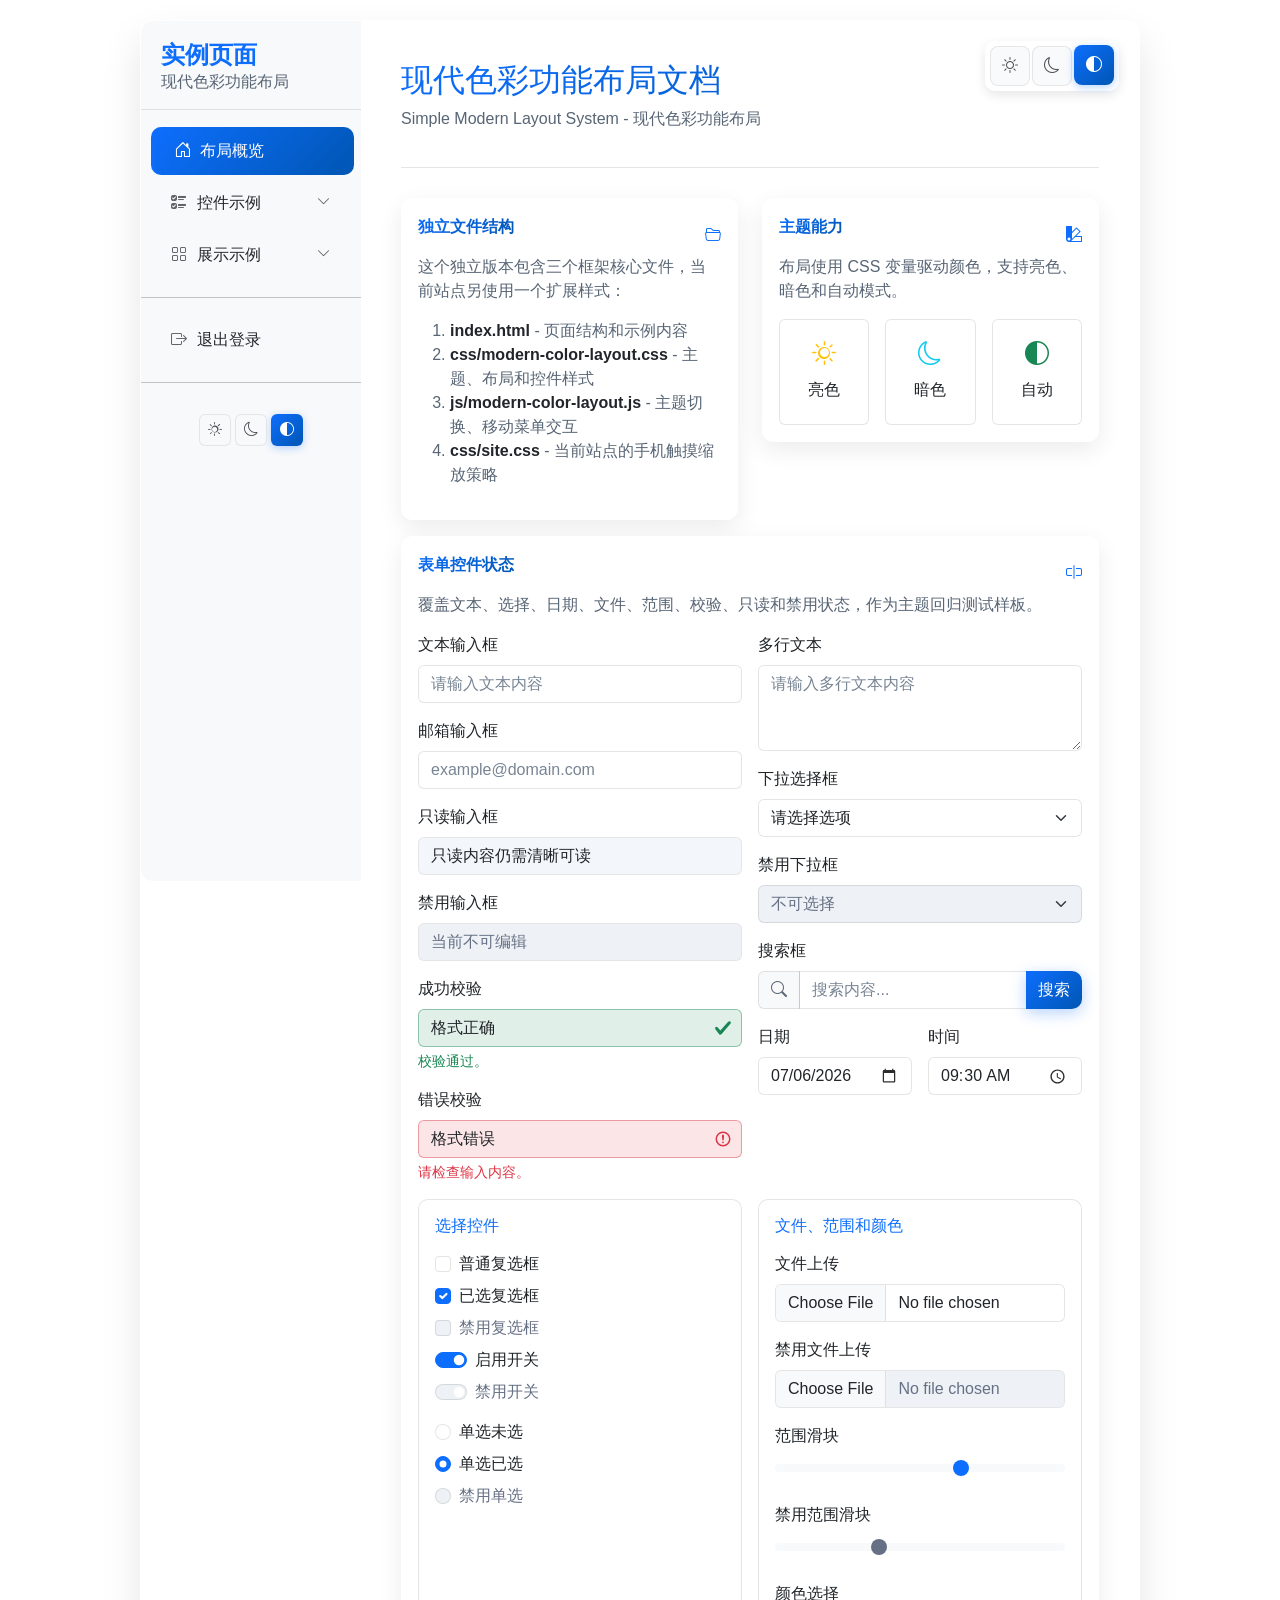
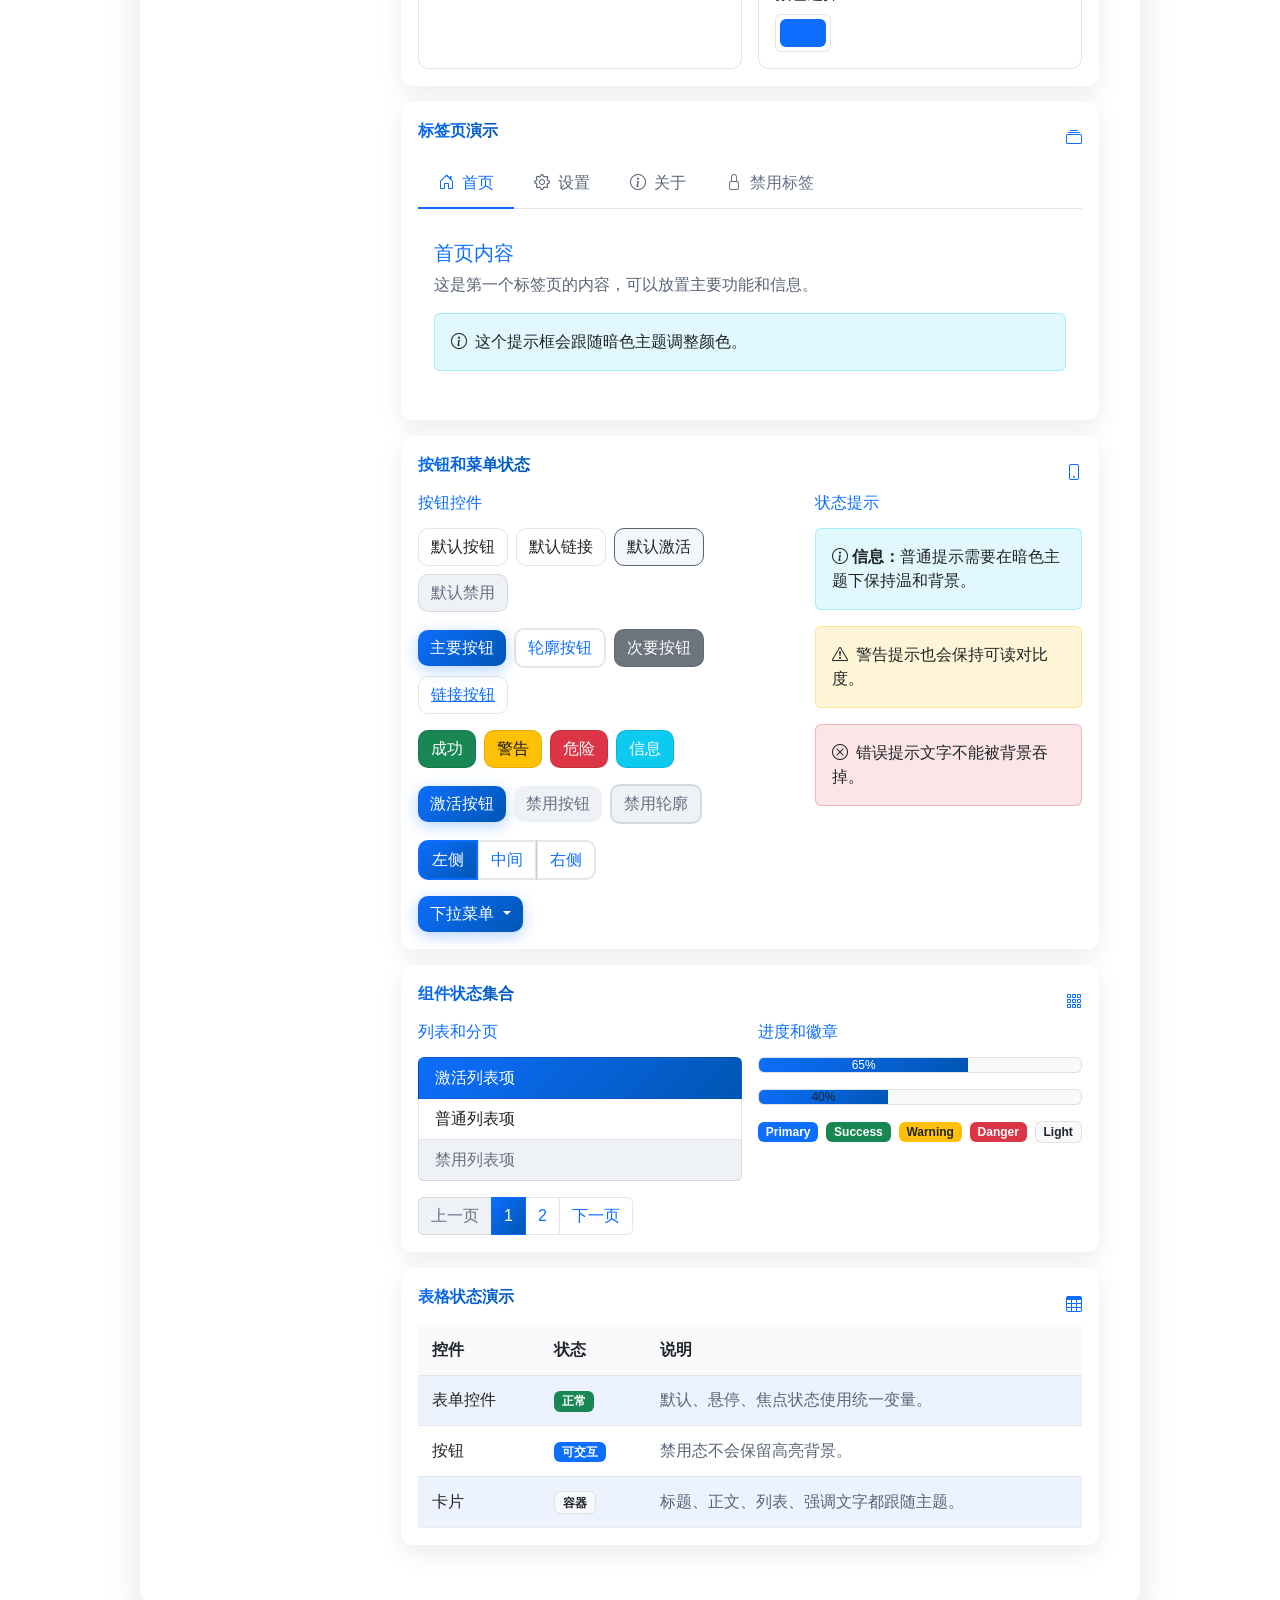
==== commit 739eadbb: "增加禁止手机端手指缩放和双击缩放。避免焦点缩放" ====
--- a/index.html
+++ b/index.html
@@ -2,11 +2,12 @@
 <html lang="zh-CN">
 <head>
     <meta charset="utf-8">
-    <meta name="viewport" content="width=device-width, initial-scale=1.0">
+    <meta name="viewport" content="width=device-width, initial-scale=1.0, minimum-scale=1.0, maximum-scale=1.0, user-scalable=no">
     <title>Modern Color Layout Demo</title>
     <link href="https://cdn.jsdelivr.net/npm/bootstrap@5.3.3/dist/css/bootstrap.min.css" rel="stylesheet">
     <link href="https://cdn.jsdelivr.net/npm/bootstrap-icons@1.11.3/font/bootstrap-icons.min.css" rel="stylesheet">
     <link href="css/modern-color-layout.css?v=18" rel="stylesheet">
+    <link href="css/site.css?v=1" rel="stylesheet">
 </head>
 <body>
     <div id="content">
@@ -97,11 +98,12 @@
                                 <div class="mb-3 b text-gradient">独立文件结构</div>
                                 <i class="bi bi-folder2-open text-primary"></i>
                             </div>
-                            <p class="text-secondary">这个独立版本只需要复制三个核心文件：</p>
+                            <p class="text-secondary">这个独立版本包含三个框架核心文件，当前站点另使用一个扩展样式：</p>
                             <ol class="text-secondary">
                                 <li><strong>index.html</strong> - 页面结构和示例内容</li>
                                 <li><strong>css/modern-color-layout.css</strong> - 主题、布局和控件样式</li>
                                 <li><strong>js/modern-color-layout.js</strong> - 主题切换、移动菜单交互</li>
+                                <li><strong>css/site.css</strong> - 当前站点的手机触摸缩放策略</li>
                             </ol>
                         </div>
                     </div>
--- a/css/site.css
+++ b/css/site.css
@@ -0,0 +1,4 @@
+﻿/* 保留页面滚动，禁止浏览器双指缩放和双击放大。 */
+html, body {
+    touch-action: pan-x pan-y;
+}
